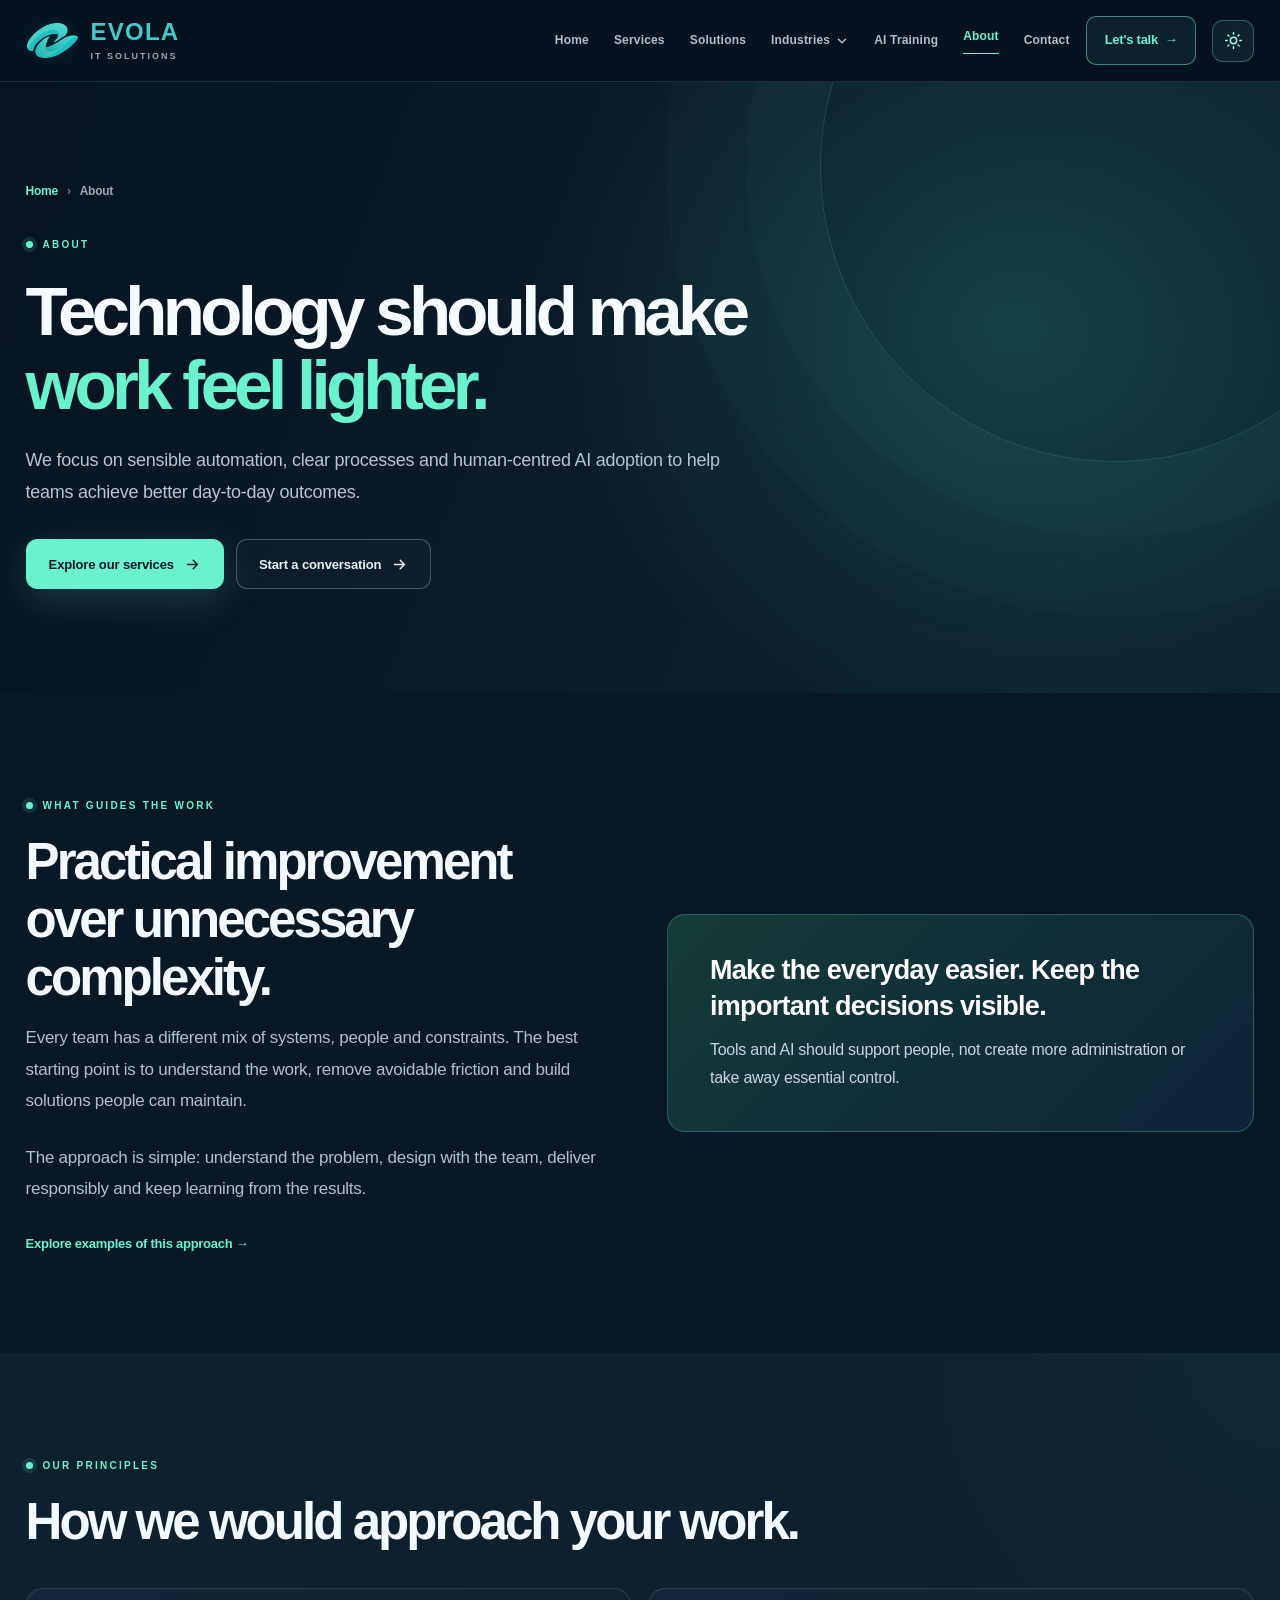
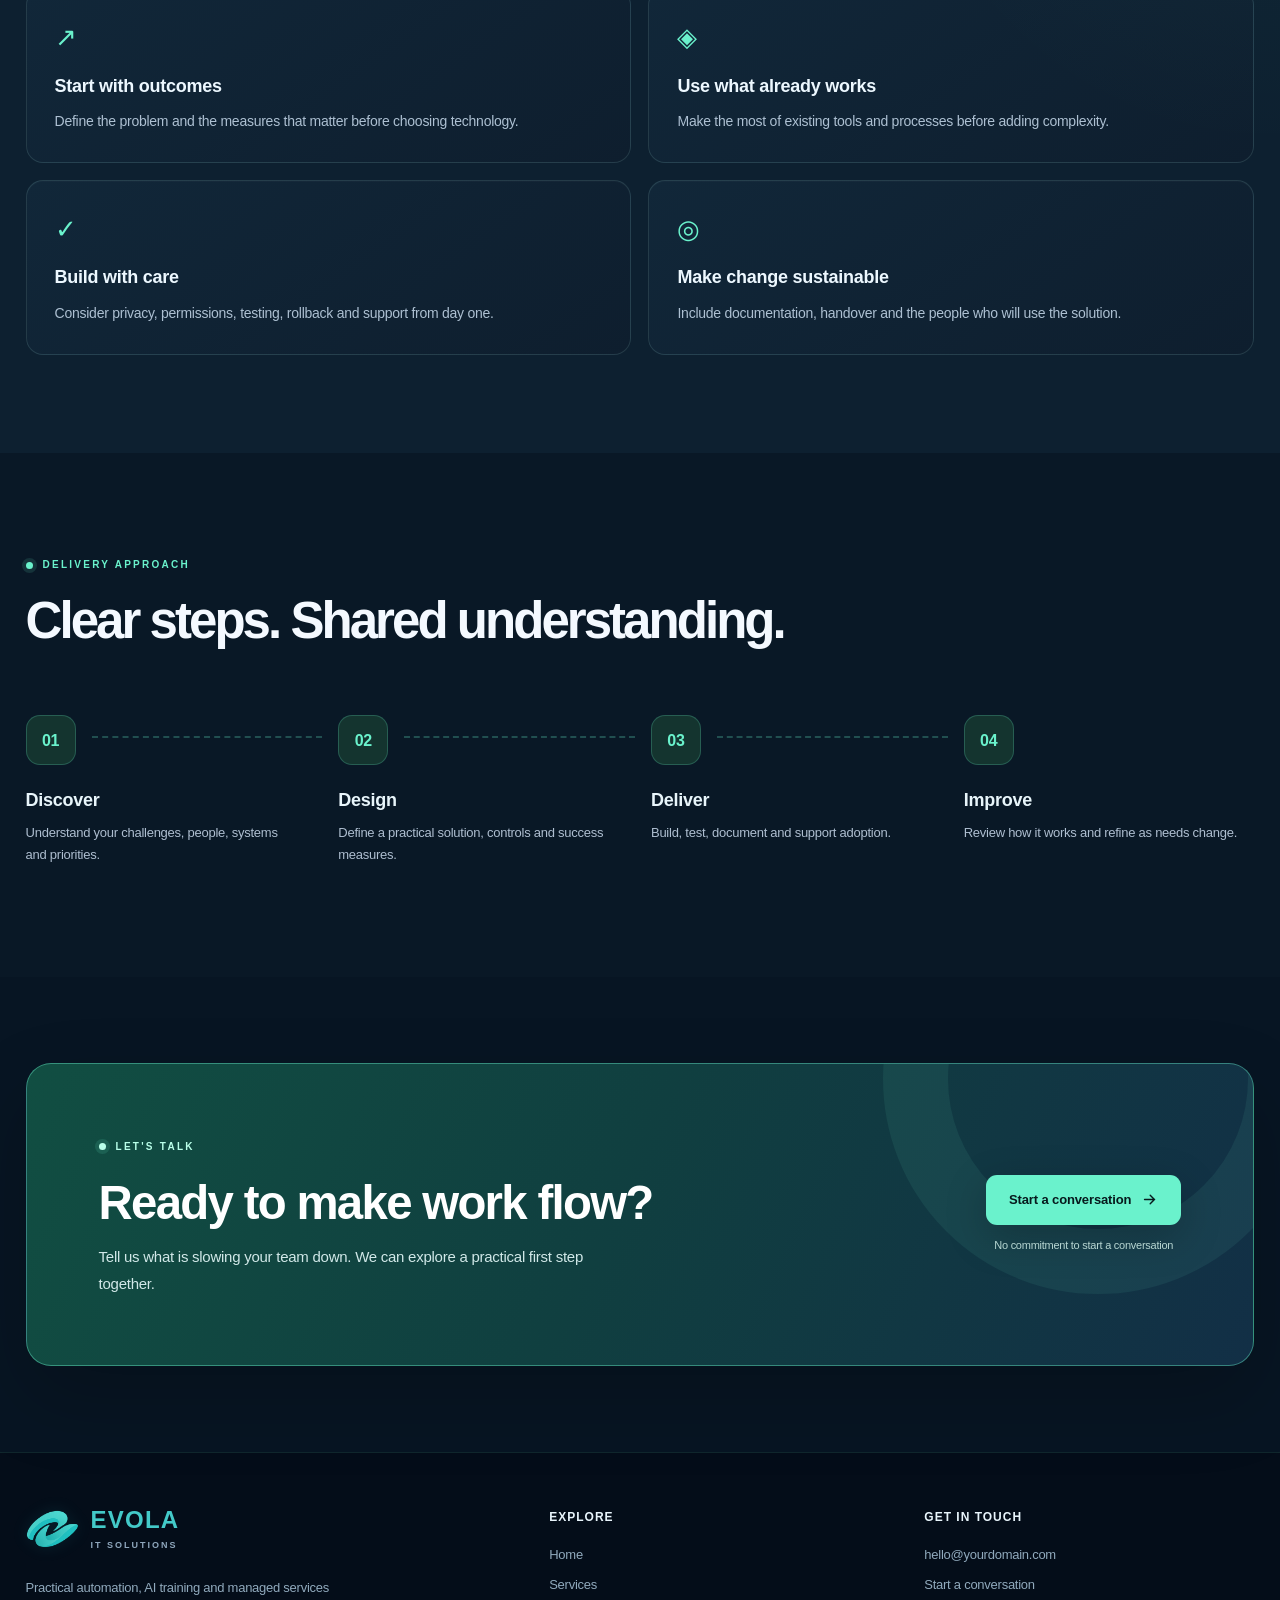
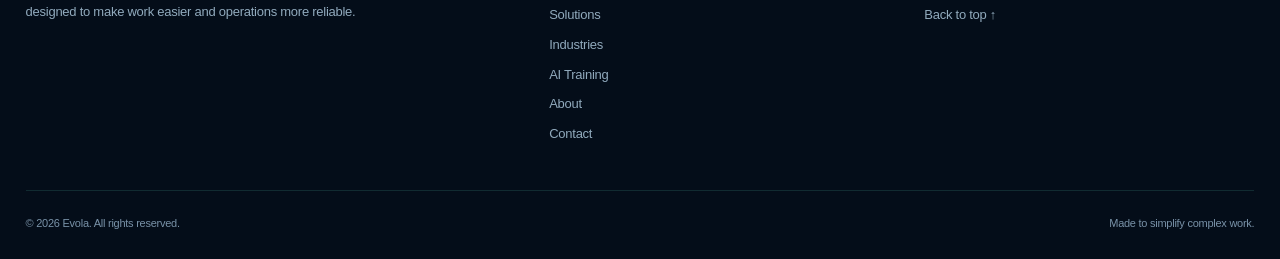
==== about.html @ 60d14c5d "Add files via upload" ====
<!DOCTYPE html><html lang="en"><head><script>
/* Read the saved theme before CSS paints to avoid a flash on navigation. */
(function () {
  var theme = 'dark';
  try { if (window.localStorage.getItem('evola-theme') === 'light') theme = 'light'; } catch (_) {}
  document.documentElement.setAttribute('data-theme', theme);
})();
</script>
<meta charset="UTF-8"><meta name="viewport" content="width=device-width, initial-scale=1.0">
<meta name="theme-color" content="#071523"><meta name="description" content="Our approach to practical workflow automation, project delivery, responsible AI and managed services.">
<meta property="og:type" content="website"><meta property="og:site_name" content="Evola"><meta property="og:title" content="About | Evola"><meta property="og:description" content="Our approach to practical workflow automation, project delivery, responsible AI and managed services.">
<title>About | Evola</title>
<link rel="icon" type="image/png" href="evola-symbol.png"/>
<link rel="stylesheet" href="styles.css"><link rel="stylesheet" href="premium.css"><link rel="stylesheet" href="theme.css"><link rel="stylesheet" href="usecases.css"><link rel="stylesheet" href="evola.css?v=2"/>
<link rel="stylesheet" href="industry-menu.css?v=3"/>
<link rel="stylesheet" href="experience.css?v=1"/>
<link rel="stylesheet" href="fullwidth.css?v=1"/>
</head><body><a class="skip-link" href="#main">Skip to content</a>
<header class="site-header" id="top"><div class="container nav-inner">
<a class="brand" href="index.html" aria-label="Evola home">
      <img class="evola-symbol" src="evola-symbol.png" alt="" width="385" height="273"/>
      <span><span class="brand-name">Evola</span><span class="brand-label">IT Solutions</span></span></a>
<nav class="nav-links" id="main-nav" aria-label="Main navigation"><a href="index.html">Home</a>
<a href="services.html">Services</a>
<a href="solutions.html">Solutions</a>
<div class="industry-dropdown">
<button type="button" class="industry-trigger" aria-expanded="false" aria-controls="industry-menu">Industries <svg viewBox="0 0 16 16" width="14" height="14" fill="none" stroke="currentColor" stroke-width="1.7" stroke-linecap="round" stroke-linejoin="round" aria-hidden="true"><path d="m4 6 4 4 4-4"/></svg></button>
<div class="industry-menu" id="industry-menu" hidden>
<span class="industry-menu-label">EXPLORE BY INDUSTRY</span>
<a href="use-cases.html?industry=finance#browse-usecases" data-industry-link="finance"><svg class="industry-icon" viewBox="0 0 24 24" fill="none" stroke="currentColor" stroke-width="1.6" stroke-linecap="round" stroke-linejoin="round" aria-hidden="true"><rect x="3" y="5" width="18" height="14" rx="2"/><path d="M3 10h18m-5 5h2"/></svg><span class="industry-item-text"><strong>Finance</strong><small>Invoices, approvals and reporting</small></span></a>
<a href="use-cases.html?industry=assets#browse-usecases" data-industry-link="assets"><svg class="industry-icon" viewBox="0 0 24 24" fill="none" stroke="currentColor" stroke-width="1.6" stroke-linecap="round" stroke-linejoin="round" aria-hidden="true"><path d="m12 3 9 5v9l-9 5-9-5V8l9-5Zm0 9 9-4M12 12 3 8m9 4v10"/></svg><span class="industry-item-text"><strong>Asset Management</strong><small>Equipment, inventory and maintenance</small></span></a>
<a href="use-cases.html?industry=retail#browse-usecases" data-industry-link="retail"><svg class="industry-icon" viewBox="0 0 24 24" fill="none" stroke="currentColor" stroke-width="1.6" stroke-linecap="round" stroke-linejoin="round" aria-hidden="true"><path d="M4 8h16l1 13H3L4 8Zm4 0V6a4 4 0 0 1 8 0v2"/></svg><span class="industry-item-text"><strong>Retail</strong><small>Stock, orders and customer enquiries</small></span></a>
<a href="use-cases.html?industry=councils#browse-usecases" data-industry-link="councils"><svg class="industry-icon" viewBox="0 0 24 24" fill="none" stroke="currentColor" stroke-width="1.6" stroke-linecap="round" stroke-linejoin="round" aria-hidden="true"><path d="m3 9 9-6 9 6H3Zm2 2v7m5-7v7m4-7v7m5-7v7M3 21h18"/></svg><span class="industry-item-text"><strong>Councils</strong><small>Resident requests and permits</small></span></a>
<a href="use-cases.html?industry=schools#browse-usecases" data-industry-link="schools"><svg class="industry-icon" viewBox="0 0 24 24" fill="none" stroke="currentColor" stroke-width="1.6" stroke-linecap="round" stroke-linejoin="round" aria-hidden="true"><path d="m2 9 10-5 10 5-10 5-10-5Zm4 2v6c4 3 8 3 12 0v-6m4-2v8"/></svg><span class="industry-item-text"><strong>Schools</strong><small>Enrolments and everyday administration</small></span></a>
<a href="use-cases.html?industry=tradies#browse-usecases" data-industry-link="tradies"><svg class="industry-icon" viewBox="0 0 24 24" fill="none" stroke="currentColor" stroke-width="1.6" stroke-linecap="round" stroke-linejoin="round" aria-hidden="true"><path d="M14 6a5 5 0 0 0-7 6L3 16a3 3 0 0 0 4 4l5-5a5 5 0 0 0 6-7l-4 4-3-3 3-3Z"/></svg><span class="industry-item-text"><strong>Tradies</strong><small>Quotes, scheduling and invoicing</small></span></a>
<a href="use-cases.html?industry=healthcare#browse-usecases" data-industry-link="healthcare"><svg class="industry-icon" viewBox="0 0 24 24" fill="none" stroke="currentColor" stroke-width="1.6" stroke-linecap="round" stroke-linejoin="round" aria-hidden="true"><path d="M20.8 8.5c0 4-8.8 10-8.8 10s-8.8-6-8.8-10a4.8 4.8 0 0 1 8.8-2.6 4.8 4.8 0 0 1 8.8 2.6Z"/><path d="M5 12h4l2-3 2 6 2-3h4"/></svg><span class="industry-item-text"><strong>Healthcare</strong><small>Appointments and non-clinical administration</small></span></a>
<a class="industry-all" href="use-cases.html#browse-usecases" data-industry-link="all">View all industries <span aria-hidden="true">&#8599;</span></a>
</div></div>
<a href="ai-training.html">AI Training</a>
<a href="about.html" aria-current="page">About</a>
<a href="contact.html">Contact</a></nav>
<a class="nav-cta" href="contact.html">Let's talk&nbsp; →</a>
<button class="theme-toggle" type="button" aria-label="Switch to light mode" title="Switch to light mode">
  <svg class="theme-sun" viewBox="0 0 24 24" fill="none" stroke="currentColor" stroke-width="1.8" stroke-linecap="round" stroke-linejoin="round" aria-hidden="true"><circle cx="12" cy="12" r="4"/><path d="M12 2v2m0 16v2M4.93 4.93l1.42 1.42m11.3 11.3 1.42 1.42M2 12h2m16 0h2M4.93 19.07l1.42-1.42m11.3-11.3 1.42-1.42"/></svg>
  <svg class="theme-moon" viewBox="0 0 24 24" fill="none" stroke="currentColor" stroke-width="1.8" stroke-linecap="round" stroke-linejoin="round" aria-hidden="true"><path d="M20.9 13A9 9 0 0 1 11 3.1a9 9 0 1 0 9.9 9.9Z"/></svg>
  <span class="theme-toggle-text">Light mode</span>
</button>
<button class="nav-toggle" type="button" aria-controls="main-nav" aria-expanded="false" aria-label="Open navigation menu"><svg viewBox="0 0 24 24" fill="none" stroke="currentColor" stroke-width="2" stroke-linecap="round"><path d="M4 7h16M4 12h16M4 17h16"/></svg></button>
</div></header><main id="main"><section class="page-hero"><div class="container"><div class="breadcrumb"><a href="index.html">Home</a><span>›</span>About</div>
<span class="eyebrow">About</span><h1>Technology should make<br><span class="accent">work feel lighter.</span></h1><p>We focus on sensible automation, clear processes and human-centred AI adoption to help teams achieve better day-to-day outcomes.</p><div class="hero-actions"><a class="btn btn-mint" href="services.html">Explore our services <svg viewBox="0 0 24 24" fill="none" stroke="currentColor" stroke-width="2" stroke-linecap="round" aria-hidden="true"><path d="M5 12h14m-6-6 6 6-6 6"/></svg></a><a class="btn btn-outline" href="contact.html">Start a conversation <svg viewBox="0 0 24 24" fill="none" stroke="currentColor" stroke-width="2" stroke-linecap="round" aria-hidden="true"><path d="M5 12h14m-6-6 6 6-6 6"/></svg></a></div></div></section>
<section class="content-section"><div class="container panel-grid"><div><span class="eyebrow">What guides the work</span><h2 class="section-heading">Practical improvement over unnecessary complexity.</h2><p class="text-lead">Every team has a different mix of systems, people and constraints. The best starting point is to understand the work, remove avoidable friction and build solutions people can maintain.</p>
<p class="text-lead">The approach is simple: understand the problem, design with the team, deliver responsibly and keep learning from the results.</p><a class="arrow-link" href="solutions.html">Explore examples of this approach →</a></div>
<div class="quote-card"><h3>Make the everyday easier. Keep the important decisions visible.</h3><p>Tools and AI should support people, not create more administration or take away essential control.</p></div></div></section>
<section class="content-section alt"><div class="container"><span class="eyebrow">Our principles</span><h2 class="section-heading">How we would approach your work.</h2><div class="principles-grid">
<div class="principle"><span class="symbol">↗</span><h3>Start with outcomes</h3><p>Define the problem and the measures that matter before choosing technology.</p></div>
<div class="principle"><span class="symbol">◈</span><h3>Use what already works</h3><p>Make the most of existing tools and processes before adding complexity.</p></div>
<div class="principle"><span class="symbol">✓</span><h3>Build with care</h3><p>Consider privacy, permissions, testing, rollback and support from day one.</p></div>
<div class="principle"><span class="symbol">◎</span><h3>Make change sustainable</h3><p>Include documentation, handover and the people who will use the solution.</p></div></div></div></section>
<section class="content-section"><div class="container"><span class="eyebrow">Delivery approach</span><h2 class="section-heading">Clear steps. Shared understanding.</h2><div class="process-steps">
<div class="process-step"><span class="step-number">01</span><h3>Discover</h3><p>Understand your challenges, people, systems and priorities.</p></div>
<div class="process-step"><span class="step-number">02</span><h3>Design</h3><p>Define a practical solution, controls and success measures.</p></div>
<div class="process-step"><span class="step-number">03</span><h3>Deliver</h3><p>Build, test, document and support adoption.</p></div>
<div class="process-step"><span class="step-number">04</span><h3>Improve</h3><p>Review how it works and refine as needs change.</p></div></div></div></section><section class="contact-section"><div class="container"><div class="contact-card"><div><span class="eyebrow">Let's talk</span>
<h2>Ready to make work flow?</h2><p>Tell us what is slowing your team down. We can explore a practical first step together.</p></div><div class="contact-action"><a class="btn" href="contact.html">Start a conversation <svg viewBox="0 0 24 24" fill="none" stroke="currentColor" stroke-width="2" stroke-linecap="round" aria-hidden="true"><path d="M5 12h14m-6-6 6 6-6 6"/></svg></a><span>No commitment to start a conversation</span></div></div></div></section></main><footer class="site-footer"><div class="container">
<div class="footer-grid"><div><a class="brand" href="index.html" aria-label="Evola home">
      <img class="evola-symbol" src="evola-symbol.png" alt="" width="385" height="273"/>
      <span><span class="brand-name">Evola</span><span class="brand-label">IT Solutions</span></span></a><p class="footer-description">Practical automation, AI training and managed services designed to make work easier and operations more reliable.</p></div>
<div><h3 class="footer-heading">Explore</h3><div class="footer-list"><a href="index.html">Home</a><a href="services.html">Services</a><a href="solutions.html">Solutions</a>
<a href="use-cases.html">Industries</a><a href="ai-training.html">AI Training</a><a href="about.html">About</a><a href="contact.html">Contact</a></div></div>
<div><h3 class="footer-heading">Get in touch</h3><div class="footer-list"><a href="mailto:hello@yourdomain.com">hello@yourdomain.com</a><a href="contact.html">Start a conversation</a><a href="#top">Back to top ↑</a></div></div></div>
<div class="footer-bottom"><span>© <span class="js-year">2026</span> Evola. All rights reserved.</span><span>Made to simplify complex work.</span></div>
</div></footer><script src="script.js?v=4" defer></script></body></html>
---- styles.css ----
:root {
      --navy: #111b33;
      --navy-deep: #0d1428;
      --ink: #17213c;
      --text: #4c5972;
      --muted: #728096;
      --bg: #f7f9fc;
      --white: #ffffff;
      --line: #e2e7ef;
      --blue: #496cf4;
      --blue-light: #edf1ff;
      --mint: #89f4d0;
      --mint-dark: #11795e;
      --amber: #ffc487;
      --shadow: 0 16px 50px rgba(25, 40, 79, 0.06);
      --radius: 22px;
      --max-width: 1180px;
    }

    *, *::before, *::after { box-sizing: border-box; }
    html { scroll-behavior: smooth; scroll-padding-top: 90px; }
    body { margin: 0; color: var(--ink); background: var(--white); font: 16px/1.6 -apple-system, BlinkMacSystemFont, "Segoe UI", Inter, sans-serif; -webkit-font-smoothing: antialiased; }
    body.menu-open { overflow: hidden; }
    a { color: inherit; text-decoration: none; }
    button { font: inherit; }
    button, a { -webkit-tap-highlight-color: transparent; }
    :focus-visible { outline: 3px solid #6b8aff; outline-offset: 4px; }
    ::selection { background: #b4f7e1; color: var(--navy); }
    .container { max-width: var(--max-width); margin: 0 auto; padding: 0 26px; }
    .skip-link { position: absolute; top: -100px; left: 16px; background: white; padding: 12px 18px; z-index: 1000; border-radius: 9px; }
    .skip-link:focus { top: 12px; }

    /* Header */
    .site-header { height: 86px; position: relative; z-index: 20; background: var(--white); border-bottom: 1px solid rgba(17, 27, 51, .07); }
    .nav-inner { display: flex; align-items: center; justify-content: space-between; height: 100%; gap: 30px; }
    .brand { display: inline-flex; align-items: center; gap: 11px; flex-shrink: 0; }
    .brand-mark { width: 41px; height: 41px; background: var(--navy); border-radius: 12px; display: grid; grid-template-columns: repeat(2, 9px); grid-template-rows: repeat(2, 9px); align-content: center; justify-content: center; gap: 4px; transform: rotate(-8deg); }
    .brand-mark span { background: var(--mint); border-radius: 2px; }
    .brand-mark span:nth-child(2), .brand-mark span:nth-child(3) { opacity: .45; }
    .brand-mark span:nth-child(4) { background: white; }
    .brand-name { color: var(--navy); font-size: 18px; font-weight: 850; letter-spacing: -.7px; line-height: 1; white-space: nowrap; }
    .brand-accent { color: #3961dc; }
    .brand-label { display: block; margin-top: 5px; font-size: 9px; line-height: 1; color: #7c8799; letter-spacing: 2px; text-transform: uppercase; font-weight: 800; }
    .nav-links { display: flex; gap: 30px; align-items: center; margin-left: auto; }
    .nav-links a { color: #4b5770; font-size: 13px; font-weight: 700; transition: color .2s; }
    .nav-links a:hover { color: var(--blue); }
    .nav-cta { display: inline-flex; background: var(--navy); color: white; align-items: center; justify-content: center; padding: 12px 20px; border-radius: 9px; font-weight: 750; font-size: 13px; transition: background .2s, transform .2s; white-space: nowrap; }
    .nav-cta:hover { background: #2e4483; transform: translateY(-1px); }
    .nav-toggle { display: none; background: none; border: 0; color: var(--navy); padding: 8px; cursor: pointer; }
    .nav-toggle svg { display: block; width: 25px; height: 25px; }

    /* Common */
    .eyebrow { display: inline-flex; align-items: center; gap: 10px; color: var(--blue); font-size: 11px; font-weight: 800; letter-spacing: 2.2px; text-transform: uppercase; }
    .eyebrow::before { content: ""; display: inline-block; height: 7px; width: 7px; border-radius: 50%; background: currentColor; }
    .section-heading { max-width: 700px; margin: 16px 0 15px; font-size: clamp(32px, 4vw, 51px); font-weight: 800; letter-spacing: -2.2px; line-height: 1.14; color: var(--navy); }
    .section-intro { max-width: 680px; margin: 0; color: var(--text); font-size: 17px; line-height: 1.8; }
    .section-top { margin-bottom: 38px; }
    .btn { display: inline-flex; align-items: center; justify-content: center; gap: 10px; padding: 14px 22px; min-height: 50px; border: 1px solid transparent; border-radius: 10px; font-size: 13px; font-weight: 800; line-height: 1.2; transition: transform .2s, background .2s, box-shadow .2s; white-space: nowrap; }
    .btn:hover { transform: translateY(-2px); }
    .btn svg { width: 17px; height: 17px; }
    .btn-mint { background: var(--mint); color: var(--navy); box-shadow: 0 8px 25px rgba(137, 244, 208, .12); }
    .btn-mint:hover { background: #a5ffe0; }
    .btn-blue { background: var(--blue); color: white; }
    .btn-blue:hover { background: #3056dd; }
    .btn-outline { border-color: rgba(255,255,255,.32); color: #fff; background: rgba(255,255,255,.04); }
    .btn-outline:hover { background: rgba(255,255,255,.10); }
    .arrow-link { display: inline-flex; align-items: center; gap: 8px; color: var(--blue); font-size: 13px; font-weight: 800; }
    .arrow-link svg { width: 16px; height: 16px; transition: transform .2s; }
    .arrow-link:hover svg { transform: translateX(4px); }

    /* Hero */
    .hero { background: var(--navy); color: white; position: relative; overflow: hidden; isolation: isolate; }
    .hero::before { content: ""; position: absolute; inset: 0; z-index: -2; background: radial-gradient(ellipse at 78% 45%, rgba(78, 103, 203, .28), transparent 52%), radial-gradient(circle at 8% 100%, rgba(45, 130, 123, .15), transparent 48%); }
    .hero::after { content: ""; position: absolute; right: -160px; bottom: -295px; width: 600px; height: 600px; border: 1px solid rgba(255,255,255,.075); border-radius: 50%; box-shadow: 0 0 0 80px rgba(255,255,255,.012), 0 0 0 160px rgba(255,255,255,.012); z-index: -1; }
    .hero-grid { min-height: 610px; display: grid; grid-template-columns: 1.06fr .94fr; align-items: center; gap: 58px; padding-top: 76px; padding-bottom: 84px; }
    .hero .eyebrow { color: var(--mint); }
    h1 { font-size: clamp(43px, 5.6vw, 76px); line-height: 1.07; letter-spacing: -3.4px; margin: 22px 0 24px; font-weight: 850; }
    h1 .accent { color: var(--mint); }
    .hero-copy { max-width: 560px; color: #b9c6db; font-size: 17px; line-height: 1.8; margin: 0 0 30px; }
    .hero-actions { display: flex; align-items: center; gap: 12px; flex-wrap: wrap; }
    .hero-note { margin-top: 36px; display: flex; align-items: center; gap: 12px; font-size: 12px; font-weight: 600; color: #bcc9de; }
    .avatar-stack { display: flex; }
    .avatar-stack span { margin-right: -8px; border: 2px solid var(--navy); background: #4e638c; color: white; width: 27px; height: 27px; border-radius: 50%; display: grid; place-items: center; }
    .avatar-stack span:nth-child(2) { background: #438f87; }
    .avatar-stack span:nth-child(3) { background: #977a9c; }
    .avatar-stack svg { width: 14px; height: 14px; }
    .hero-demo { position: relative; }
    .demo-shell { width: 100%; max-width: 488px; margin-left: auto; padding: 20px; border: 1px solid rgba(255,255,255,.20); border-radius: 22px; background: rgba(255,255,255,.09); box-shadow: 0 40px 100px rgba(0,0,0,.24); backdrop-filter: blur(12px); transform: rotate(1.4deg); }
    .demo-header { display: flex; justify-content: space-between; align-items: center; gap: 10px; margin-bottom: 14px; }
    .demo-header strong { color: white; font-size: 13px; }
    .demo-header small { display: block; color: #bac6da; font-size: 11px; margin-top: 2px; }
    .demo-dots { display: flex; gap: 5px; }
    .demo-dots span { width: 6px; height: 6px; background: #8fa3c7; border-radius: 50%; }
    .demo-dots span:first-child { background: var(--mint); }
    .demo-content { padding: 19px; border-radius: 13px; background: #f7f9ff; color: var(--ink); }
    .demo-content-title { display: flex; align-items: center; justify-content: space-between; gap: 10px; margin-bottom: 15px; }
    .demo-content-title strong { font-size: 11px; text-transform: uppercase; letter-spacing: 1.2px; }
    .demo-content-title span { color: #45715c; border-radius: 5px; background: #e0f7ed; padding: 3px 8px; font-size: 9px; font-weight: 800; }
    .demo-flow { display: grid; grid-template-columns: 1fr 17px 1fr; align-items: center; row-gap: 9px; column-gap: 8px; }
    .flow-card { min-height: 81px; padding: 12px; background: white; border: 1px solid #e3e8f2; border-radius: 10px; box-shadow: 0 3px 8px rgba(14,24,47,.03); }
    .flow-card .flow-icon { display: inline-flex; width: 24px; height: 24px; align-items: center; justify-content: center; border-radius: 6px; background: #e9edff; color: var(--blue); margin-bottom: 5px; }
    .flow-card .flow-icon.green { background: #ddf6eb; color: #16785b; }
    .flow-card .flow-icon.orange { background: #fff0df; color: #af6525; }
    .flow-card svg { height: 13px; width: 13px; }
    .flow-card strong { display: block; font-size: 11px; color: var(--navy); }
    .flow-card small { display: block; color: #718097; font-size: 9px; line-height: 1.4; margin-top: 1px; }
    .flow-arrow { color: #8292b0; font-weight: 800; text-align: center; font-size: 18px; }
    .flow-down { grid-column: 1 / -1; text-align: center; height: 13px; color: #8292b0; font-weight: 800; line-height: 1; font-size: 14px; }
    .demo-footer { display: flex; justify-content: space-between; align-items: center; gap: 6px; margin-top: 15px; border-top: 1px solid #e6ebf3; padding-top: 12px; }
    .demo-footer span { color: #65738b; font-size: 10px; }
    .demo-footer strong { color: #16785b; font-size: 10px; }
    .demo-footer strong::before { content: ""; display: inline-block; width: 6px; height: 6px; border-radius: 50%; background: #36aa7a; margin-right: 6px; }
    .demo-float { position: absolute; right: -22px; bottom: -28px; background: var(--mint); color: #103d35; border-radius: 12px; padding: 13px 17px; font-size: 11px; font-weight: 850; box-shadow: 0 16px 35px rgba(0,0,0,.18); transform: rotate(-4deg); }
    .demo-float svg { width: 13px; height: 13px; margin-right: 5px; vertical-align: -2px; }

    /* Value strip */
    .value-strip { background: #eef2f8; border-bottom: 1px solid var(--line); }
    .value-inner { display: flex; flex-wrap: wrap; align-items: center; justify-content: space-between; padding-top: 25px; padding-bottom: 25px; gap: 18px 25px; }
    .value-intro { font-size: 11px; text-transform: uppercase; letter-spacing: 1.6px; font-weight: 800; color: #6e7a90; }
    .value-item { display: inline-flex; gap: 9px; align-items: center; font-size: 13px; font-weight: 800; color: #394760; }
    .value-item svg { height: 17px; width: 17px; color: #4179d6; }

    /* Services */
    .services { padding: 108px 0 114px; background: #fff; }
    .services-grid { display: grid; grid-template-columns: repeat(3, minmax(0, 1fr)); gap: 18px; }
    .service-card { position: relative; padding: 30px; min-height: 292px; border: 1px solid var(--line); border-radius: var(--radius); background: white; transition: border-color .25s, transform .25s, box-shadow .25s; }
    .service-card:hover { border-color: #bdc9f7; transform: translateY(-4px); box-shadow: var(--shadow); }
    .service-card .service-top { display: flex; justify-content: space-between; align-items: start; gap: 12px; }
    .service-icon { width: 54px; height: 54px; display: grid; place-items: center; background: #eef0ff; color: #4260db; border-radius: 14px; }
    .service-icon.green { background: #e5f7ef; color: #16785b; }
    .service-icon.amber { background: #fff1df; color: #ae6618; }
    .service-icon.pink { background: #f9edfb; color: #9562af; }
    .service-icon.sky { background: #e7f5fc; color: #377dba; }
    .service-icon.peach { background: #ffeee7; color: #c36b4a; }
    .service-icon svg { width: 26px; height: 26px; }
    .service-num { color: #aab5c7; font-size: 11px; font-weight: 800; letter-spacing: 1px; }
    .service-card h3 { margin: 25px 0 10px; font-size: 20px; line-height: 1.25; letter-spacing: -.5px; color: var(--navy); }
    .service-card p { margin: 0; color: var(--text); line-height: 1.75; font-size: 14px; }
    .tags { display: flex; gap: 7px; flex-wrap: wrap; margin-top: 20px; }
    .tags span { font-size: 10px; color: #637087; border: 1px solid #e4e9f1; border-radius: 6px; padding: 4px 7px; background: #f9fafd; font-weight: 700; }

    /* Outcome comparison */
    .outcomes { background: var(--bg); padding: 104px 0; }
    .outcomes-grid { display: grid; grid-template-columns: .9fr 1.1fr; gap: 90px; align-items: center; }
    .outcomes .section-heading { font-size: clamp(33px, 3.6vw, 47px); }
    .outcomes-list { margin-top: 27px; display: grid; gap: 16px; }
    .outcomes-list div { display: flex; align-items: start; gap: 10px; font-weight: 650; font-size: 14px; color: #45516a; }
    .outcomes-list svg { color: var(--mint-dark); flex: 0 0 auto; height: 18px; width: 18px; margin-top: 2px; }
    .comparison { display: grid; gap: 14px; }
    .comparison-col { padding: 25px 29px; background: #fff; border: 1px solid var(--line); border-radius: 18px; box-shadow: 0 8px 35px rgba(25,40,79,.025); }
    .comparison-col.highlight { background: var(--navy); border-color: var(--navy); box-shadow: 0 20px 45px rgba(17,27,51,.12); }
    .comparison-heading { display: flex; justify-content: space-between; align-items: center; gap: 9px; }
    .comparison-heading strong { font-size: 14px; }
    .comparison-heading span { font-size: 10px; font-weight: 800; border-radius: 20px; background: #f2f4f8; color: #8793a7; padding: 4px 10px; }
    .comparison-col.highlight .comparison-heading strong { color: white; }
    .comparison-col.highlight .comparison-heading span { background: rgba(137,244,208,.14); color: var(--mint); }
    .comparison-items { display: grid; gap: 10px; margin-top: 17px; }
    .comparison-items div { display: flex; gap: 9px; align-items: start; font-size: 13px; color: #667187; }
    .comparison-items svg { width: 16px; height: 16px; color: #aab5c2; flex: 0 0 auto; margin-top: 2px; }
    .comparison-col.highlight .comparison-items div { color: #c8d3e5; }
    .comparison-col.highlight .comparison-items svg { color: var(--mint); }

    /* How we work */
    .process { padding: 106px 0 116px; }
    .process-steps { display: grid; grid-template-columns: repeat(4, 1fr); gap: 22px; margin-top: 43px; }
    .process-step { position: relative; padding: 22px 16px 12px 0; }
    .process-step:not(:last-child)::after { content: ""; position: absolute; top: 43px; left: 66px; right: -6px; height: 1px; border-top: 2px dashed #d9e1eb; }
    .step-number { display: grid; place-items: center; width: 50px; height: 50px; border-radius: 14px; background: #eaf0ff; color: #3d60dc; font-size: 16px; font-weight: 850; position: relative; z-index: 1; }
    .process-step:nth-child(2) .step-number { background: #e9f8ef; color: #167a5d; }
    .process-step:nth-child(3) .step-number { background: #fff0df; color: #b36722; }
    .process-step:nth-child(4) .step-number { background: #f1ebfb; color: #825dc0; }
    .process-step h3 { margin: 23px 0 8px; font-size: 18px; line-height: 1.4; }
    .process-step p { color: var(--text); font-size: 13px; line-height: 1.75; margin: 0; }
    .engagement-band { display: flex; justify-content: space-between; align-items: center; gap: 30px; padding: 27px 33px; margin-top: 45px; background: #f3f6fc; border: 1px solid var(--line); border-radius: 15px; }
    .engagement-band div strong { display: block; font-size: 15px; color: var(--navy); }
    .engagement-band div span { display: block; font-size: 12px; color: var(--text); margin-top: 4px; }

    /* Use cases */
    .use-cases { padding: 104px 0 112px; background: #101a32; color: white; }
    .use-cases .eyebrow { color: var(--mint); }
    .use-cases .section-heading { color: white; }
    .use-cases .section-intro { color: #b9c8df; }
    .usecase-grid { margin-top: 42px; display: grid; grid-template-columns: repeat(3, minmax(0, 1fr)); gap: 16px; }
    .usecase-card { padding: 29px; background: rgba(255,255,255,.045); border: 1px solid rgba(255,255,255,.13); border-radius: 17px; min-height: 243px; }
    .usecase-card .symbol { display: grid; place-items: center; width: 46px; height: 46px; border-radius: 12px; background: rgba(137,244,208,.12); color: var(--mint); }
    .usecase-card .symbol svg { width: 23px; height: 23px; }
    .usecase-card h3 { color: white; font-size: 19px; line-height: 1.35; margin: 21px 0 9px; }
    .usecase-card p { color: #b9c8df; font-size: 13px; line-height: 1.8; margin: 0; }
    .use-cases-quote { display: flex; align-items: center; gap: 13px; margin-top: 31px; color: #d5e0f0; font-size: 13px; font-weight: 600; }
    .use-cases-quote span { width: 32px; height: 1px; background: var(--mint); }

    /* FAQ */
    .faq { padding: 105px 0; background: white; }
    .faq-layout { display: grid; grid-template-columns: .85fr 1.15fr; gap: 90px; }
    .faq-layout .section-heading { font-size: clamp(32px, 3.6vw, 46px); }
    .faq-items { display: grid; gap: 11px; }
    .faq-item { border: 1px solid var(--line); border-radius: 13px; padding: 0 21px; background: #fff; }
    .faq-item[open] { border-color: #b9c9f8; background: #fcfdff; }
    .faq-item summary { font-size: 14px; color: var(--navy); font-weight: 750; cursor: pointer; padding: 19px 32px 19px 0; list-style: none; position: relative; }
    .faq-item summary::-webkit-details-marker { display: none; }
    .faq-item summary::after { content: "+"; position: absolute; right: 0; top: 15px; color: var(--blue); font-size: 22px; font-weight: 400; }
    .faq-item[open] summary::after { content: "-"; }
    .faq-item p { color: var(--text); font-size: 13px; margin: 0; padding: 0 25px 19px 0; line-height: 1.8; }

    /* Contact */
    .contact-section { background: #f3f6fc; padding: 86px 0; }
    .contact-card { background: var(--blue); color: white; padding: 68px 72px; border-radius: 25px; display: flex; justify-content: space-between; align-items: center; gap: 44px; overflow: hidden; position: relative; isolation: isolate; }
    .contact-card::before { content: ""; position: absolute; z-index: -1; height: 430px; width: 430px; top: -200px; right: -60px; border-radius: 50%; border: 65px solid rgba(255,255,255,.075); }
    .contact-card .eyebrow { color: #d9fbed; }
    .contact-card h2 { font-size: clamp(32px, 3.7vw, 51px); letter-spacing: -1.7px; line-height: 1.15; margin: 18px 0 13px; max-width: 630px; }
    .contact-card p { color: #e2e9ff; line-height: 1.8; font-size: 15px; max-width: 540px; margin: 0; }
    .contact-action { display: flex; flex-direction: column; align-items: center; gap: 12px; flex: 0 0 auto; }
    .contact-action a { background: white; color: var(--navy); box-shadow: 0 15px 35px rgba(17,27,51,.1); }
    .contact-action a:hover { background: #e9ffee; }
    .contact-action span { color: #dae6ff; font-size: 11px; }

    /* Footer */
    .site-footer { background: #10182d; color: #aabbd2; padding: 55px 0 26px; }
    .footer-grid { display: grid; grid-template-columns: 1.45fr 1fr 1fr; gap: 45px; padding-bottom: 45px; }
    .site-footer .brand-name { color: white; }
    .site-footer .brand-accent { color: var(--mint); }
    .site-footer .brand-label { color: #7f94ac; }
    .site-footer .brand-mark { background: #213452; }
    .footer-description { font-size: 13px; color: #9cafc9; max-width: 340px; line-height: 1.85; margin-top: 20px; }
    .footer-heading { color: white; font-size: 12px; font-weight: 800; letter-spacing: 1px; text-transform: uppercase; margin: 0 0 18px; }
    .footer-list { display: grid; gap: 9px; }
    .footer-list a { color: #a9bad1; font-size: 13px; transition: color .2s; overflow-wrap: anywhere; }
    .footer-list a:hover { color: var(--mint); }
    .footer-bottom { border-top: 1px solid rgba(255,255,255,.12); padding-top: 24px; display: flex; justify-content: space-between; gap: 12px; flex-wrap: wrap; color: #8192ab; font-size: 11px; }

    @media (max-width: 1050px) {
      .hero-grid { gap: 30px; }
      .demo-float { right: -6px; }
      .outcomes-grid, .faq-layout { gap: 46px; }
      .contact-card { padding: 52px 46px; }
    }
    @media (max-width: 820px) {
      .site-header { height: 72px; }
      .nav-toggle { display: block; margin-left: auto; }
      .nav-cta { display: none; }
      .nav-links { display: none; position: absolute; top: 72px; left: 0; right: 0; padding: 16px 25px 24px; background: white; border-top: 1px solid var(--line); border-bottom: 1px solid var(--line); box-shadow: 0 20px 30px rgba(10,20,40,.08); flex-direction: column; align-items: stretch; gap: 0; }
      .nav-links.open { display: flex; }
      .nav-links a { display: block; padding: 13px 0; font-size: 15px; }
      .hero-grid { grid-template-columns: 1fr; gap: 60px; padding-top: 75px; padding-bottom: 91px; }
      h1 { max-width: 740px; }
      .hero-copy { max-width: 690px; }
      .demo-shell { margin-left: 0; max-width: 520px; }
      .value-inner { justify-content: flex-start; }
      .value-intro { flex-basis: 100%; }
      .services-grid { grid-template-columns: repeat(2, minmax(0, 1fr)); }
      .outcomes-grid, .faq-layout { grid-template-columns: 1fr; gap: 42px; }
      .process-steps { grid-template-columns: repeat(2, 1fr); }
      .process-step:nth-child(2)::after { display: none; }
      .usecase-grid { grid-template-columns: 1fr; }
      .usecase-card { min-height: auto; }
      .contact-card { align-items: flex-start; flex-direction: column; gap: 30px; }
      .contact-action { align-items: flex-start; }
      .footer-grid { grid-template-columns: 1.3fr 1fr; }
    }
    @media (max-width: 580px) {
      .container { padding-left: 20px; padding-right: 20px; }
      .brand-name { font-size: 17px; }
      .brand-mark { width: 38px; height: 38px; }
      .hero-grid { padding-top: 63px; padding-bottom: 79px; gap: 54px; }
      h1 { font-size: clamp(43px, 10vw, 56px); letter-spacing: -2.5px; }
      .hero-copy { font-size: 15px; }
      .hero-actions { align-items: stretch; }
      .hero-actions .btn { flex: 1 1 100%; }
      .hero-note { font-size: 11px; }
      .demo-shell { padding: 10px; border-radius: 17px; transform: none; }
      .demo-content { padding: 13px; }
      .flow-card { min-height: 73px; padding: 8px; }
      .flow-card strong { font-size: 10px; }
      .flow-card small { font-size: 9px; }
      .demo-float { right: -9px; bottom: -24px; padding: 9px 11px; font-size: 10px; }
      .value-inner { gap: 14px 23px; padding-top: 21px; padding-bottom: 22px; }
      .value-item { font-size: 12px; }
      .services, .outcomes, .process, .use-cases, .faq { padding-top: 76px; padding-bottom: 80px; }
      .section-heading { font-size: 35px; letter-spacing: -1.5px; }
      .section-intro { font-size: 15px; }
      .services-grid, .process-steps { grid-template-columns: 1fr; }
      .service-card { min-height: auto; padding: 26px; }
      .process-steps { gap: 7px; }
      .process-step { padding: 0 0 12px 68px; min-height: 117px; }
      .step-number { position: absolute; left: 0; top: 4px; }
      .process-step:not(:last-child)::after { left: 24px; top: 52px; bottom: -10px; right: auto; height: auto; border-top: 0; border-left: 2px dashed #d9e1eb; display: block; }
      .process-step h3 { margin: 5px 0 6px; }
      .engagement-band { align-items: flex-start; flex-direction: column; padding: 25px; }
      .faq-layout { gap: 30px; }
      .contact-section { padding: 55px 0; }
      .contact-card { padding: 39px 26px; border-radius: 19px; }
      .contact-card h2 { font-size: 35px; }
      .footer-grid { grid-template-columns: 1fr 1fr; gap: 35px 20px; }
      .footer-grid > :first-child { grid-column: 1 / -1; }
      .site-footer { padding-top: 49px; }
    }
    @media (prefers-reduced-motion: reduce) {
      html { scroll-behavior: auto; }
      *, *::before, *::after { animation-duration: .01ms !important; transition-duration: .01ms !important; }
    }


/* Multipage site additions */
.nav-links a[aria-current="page"] { color: var(--blue); }
.nav-links a[aria-current="page"]::after { content: ""; display: block; height: 2px; background: var(--blue); border-radius: 2px; margin-top: 5px; }
.page-hero { position: relative; overflow: hidden; background: var(--navy); color: white; padding: 90px 0 93px; }
.page-hero::after { content: ""; width: 500px; height: 500px; border: 1px solid rgba(137,244,208,.15); border-radius: 50%; box-shadow: 0 0 0 80px rgba(255,255,255,.025),0 0 0 160px rgba(255,255,255,.017); position: absolute; right: -110px; top: -230px; pointer-events:none; }
.page-hero .container { position: relative; z-index: 1; }
.page-hero .eyebrow { color: var(--mint); }
.page-hero h1 { font-size: clamp(42px,5.7vw,69px); max-width: 850px; margin: 19px 0 23px; }
.page-hero p { max-width: 715px; font-size: 18px; line-height: 1.75; color: #c1cde0; margin: 0 0 31px; }
.page-hero .hero-actions { margin-top: 8px; }
.breadcrumb { display:flex; align-items:center; gap:9px; color:#aebfda; font-size:12px; font-weight:650; margin-bottom: 29px; }
.breadcrumb a { color:var(--mint); }
.breadcrumb span { opacity:.65; }
.content-section { padding: 98px 0; }
.content-section.alt { background: var(--bg); }
.content-section.dark { background: var(--navy); color:white; }
.content-section.dark .section-heading { color:white; }
.content-section.dark .section-intro { color:#bed0e3; }
.subhead { font-size: clamp(26px,3vw,37px); letter-spacing:-1.2px; line-height:1.2; color:var(--navy); margin:0 0 14px; }
.text-lead { color:var(--text); font-size:17px; line-height:1.85; margin:0 0 25px; }
.section-kicker { margin: 0 0 12px; color:var(--mint-dark); font-size:12px; letter-spacing:1.8px; text-transform:uppercase; font-weight:800; }
.detail-grid { display:grid; grid-template-columns:repeat(3,minmax(0,1fr)); gap:19px; margin-top:36px; }
.detail-card { background:white; border:1px solid var(--line); border-radius:18px; padding:29px; box-shadow: 0 8px 28px rgba(15,32,70,.025); display:flex; flex-direction:column; gap:0; }
.detail-card .number { font-weight:850; font-size:12px; color:var(--blue); letter-spacing:1.5px; }
.detail-card h3 { color:var(--navy); font-size:21px; letter-spacing:-.5px; line-height:1.35; margin:15px 0 11px; }
.detail-card p { font-size:14px; color:var(--text); margin:0; line-height:1.75; }
.detail-card .tags { margin-top:auto; padding-top:20px; }
.detail-card .arrow-link { margin-top:auto; padding-top:23px; }
.panel-grid { display:grid; grid-template-columns: 1fr 1fr; gap:54px; align-items:center; }
.panel-box { border:1px solid var(--line); border-radius:22px; background:white; padding:35px; box-shadow:var(--shadow); }
.panel-box.soft { background:#f1f5ff; }
.panel-box h3 { margin:0 0 10px; font-size:18px; letter-spacing:-.3px; }
.panel-box p { font-size:14px; color:var(--text); line-height:1.75; margin:0; }
.check-list { list-style:none; padding:0; margin:24px 0 0; display:grid; gap:12px; }
.check-list li { color:var(--text); font-size:14px; line-height:1.65; padding-left:28px; position:relative; }
.check-list li::before { content:"✓"; font-size:12px; font-weight:900; color:var(--mint-dark); background:#dcf8ef; width:20px; height:20px; display:grid;place-items:center;border-radius:50%; position:absolute; left:0; top:2px; }
.pill-row { display:flex; flex-wrap:wrap; gap:9px; margin-top:25px; }
.pill { border-radius:100px; background:#edf1ff; color:#3455ac; padding:7px 12px; font-weight:700; font-size:11px; }
.flow-visual { display:grid; grid-template-columns:repeat(4,minmax(0,1fr)); gap:10px; margin-top:37px; }
.flow-step { position:relative; padding:25px 16px; background: white; border-radius:14px; border:1px solid var(--line); }
.flow-step::after { content:"→"; color:var(--blue); font-weight:900; font-size:19px; position:absolute; right:-15px; top:50%; transform:translateY(-50%); z-index:1; }
.flow-step:last-child::after { display:none; }
.flow-step .flow-no { font-size:12px; letter-spacing:1.3px; color:var(--blue); font-weight:850; }
.flow-step h3 { margin:9px 0 5px; font-size:16px; line-height:1.3; }
.flow-step p { font-size:12px; line-height:1.55; margin:0; color:var(--text); }
.split-article { display:grid; grid-template-columns:.88fr 1.12fr; gap:60px; padding:55px 0; border-bottom:1px solid var(--line); }
.split-article:first-child { padding-top:0; }
.split-article:last-child { border-bottom:0; padding-bottom:0; }
.split-article h2 { font-size:clamp(29px,3.3vw,42px);letter-spacing:-1.4px;line-height:1.2;margin:0 0 12px; }
.split-article p { margin:0; color:var(--text); line-height:1.8; }
.bullet-card { padding:22px 25px; background:#fff; border:1px solid var(--line); border-radius:14px; margin-top:12px; }
.bullet-card h3 { margin:0 0 7px; font-size:16px; }
.bullet-card p { font-size:13px; line-height:1.65; }
.track-grid { display:grid; grid-template-columns:repeat(3,minmax(0,1fr)); gap:17px; margin-top:43px; }
.track-card { display:flex; flex-direction:column; border:1px solid var(--line); border-radius:18px; padding:30px; background:white; }
.track-card .topline { display:flex;justify-content:space-between;align-items:center; gap:10px; }
.track-card .track-no { font-size:12px; font-weight:850; letter-spacing:1.2px; color:var(--blue); }
.track-card .level { font-size:11px; font-weight:750; border-radius:30px; padding:7px 11px; background:#e9f8f3; color:#24775e; }
.track-card h3 { margin:22px 0 10px; font-size:23px; color:var(--navy); line-height:1.3; }
.track-card p { color:var(--text); font-size:14px; margin:0 0 16px; line-height:1.75; }
.track-card ul { color:var(--text); margin:0; padding-left:20px; font-size:13px; line-height:1.9; }
.track-card .card-bottom { border-top:1px solid var(--line); margin-top:auto; padding-top:18px; color:var(--navy); font-size:12px; font-weight:750; }
.feature-strip { display:flex; flex-wrap:wrap; gap:13px; margin-top:32px; }
.feature-strip span { border:1px solid #ccdae9; background:#fff; border-radius:10px; padding:13px 16px; font-size:13px; font-weight:700; color:var(--navy); }
.quote-card { background:var(--navy);color:white;border-radius:18px;padding:38px 42px; }
.quote-card h3 { font-size:27px; line-height:1.3; letter-spacing:-.7px; margin:0 0 12px; }
.quote-card p { color:#c8d3e5; margin:0; line-height:1.8; }
.principles-grid { display:grid; grid-template-columns:repeat(2,minmax(0,1fr)); gap:17px; margin-top:37px; }
.principle { background:white; border:1px solid var(--line); border-radius:17px; padding:28px; }
.principle .symbol { font-size:26px; }
.principle h3 { margin:13px 0 9px; font-size:18px; }
.principle p { font-size:14px; line-height:1.75; color:var(--text); margin:0; }
.contact-options { display:grid;grid-template-columns:repeat(3,minmax(0,1fr)); gap:18px; margin-top:37px; }
.contact-option { background:white; border:1px solid var(--line); border-radius:18px; padding:29px; display:flex;flex-direction:column; }
.contact-option .number { color:var(--blue);font-size:12px;font-weight:850;letter-spacing:1.3px; }
.contact-option h3 { margin:16px 0 8px; color:var(--navy); font-size:21px; line-height:1.3; }
.contact-option p { color:var(--text); line-height:1.75; font-size:14px; margin:0 0 22px; }
.contact-option .btn { margin-top:auto; padding:12px 16px; }
.contact-details { background:var(--navy);color:white; border-radius:24px; padding:40px; }
.contact-details h3 { font-size:28px; letter-spacing:-.7px; margin:0 0 15px; }
.contact-details p { color:#bed0e3;line-height:1.8; margin:0 0 22px; }
.contact-details a.email { color:var(--mint); text-decoration:underline; text-underline-offset:4px; font-weight:800; word-break:break-word; }
.warning-note { background:#fff8ed; border:1px solid #ecd9b9; padding:17px 19px; border-radius:11px; color:#654e29; font-size:13px; line-height:1.7; }
.mini-nav { display:flex;flex-wrap:wrap;gap:9px;margin:30px 0 0; }
.mini-nav a { padding:10px 14px;background:white;border:1px solid var(--line);border-radius:10px;font-size:12px;font-weight:750;color:var(--navy); }
.mini-nav a:hover { border-color:#7d9dff; }
.small-caption { color:var(--muted); font-size:12px; line-height:1.65; }
.footnote { margin-top:21px;color:var(--muted);font-size:12px; }
@media (max-width: 1050px) {
 .nav-links { gap:18px; }
 .nav-links a { font-size:12px; }
 .nav-cta { padding:11px 14px; }
}
@media (max-width: 820px) {
 .nav-links a[aria-current="page"]::after { display:none; }
 .detail-grid,.track-grid,.contact-options { grid-template-columns:repeat(2,minmax(0,1fr)); }
 .panel-grid,.split-article { grid-template-columns:1fr; gap:35px; }
 .page-hero { padding:65px 0 70px; }
 .flow-visual { grid-template-columns:repeat(2,minmax(0,1fr)); }
 .flow-step:nth-child(2)::after { display:none; }
}
@media (max-width:580px) {
 .page-hero { padding:50px 0 59px; }
 .page-hero h1 { font-size:clamp(39px,10vw,54px); letter-spacing:-2px; }
 .page-hero p { font-size:15px; }
 .content-section { padding:70px 0; }
 .detail-grid,.track-grid,.contact-options,.principles-grid { grid-template-columns:1fr; }
 .flow-visual { grid-template-columns:1fr; }
 .flow-step::after { content:"↓"; right:50%; top:100%; transform:translate(50%,-4px); }
 .flow-step:nth-child(2)::after { display:block; }
 .flow-step:last-child::after { display:none; }
 .panel-box { padding:26px; }
 .contact-details { padding:29px 25px; }
 .quote-card { padding:29px 25px; }
 .split-article { padding:38px 0; }
 .detail-card,.track-card,.contact-option { padding:25px; }
}

/* Evola: preserve comfortable header spacing with the expanded brand. */
@media (max-width: 1050px) and (min-width: 821px) {
  .site-header { height: 72px; }
  .nav-cta { display: none; }
  .nav-toggle { display: block; margin-left: auto; }
  .nav-links { display: none; position: absolute; top: 72px; left: 0; right: 0; padding: 16px 25px 24px; background: white; border-top: 1px solid var(--line); border-bottom: 1px solid var(--line); box-shadow: 0 20px 30px rgba(10,20,40,.08); flex-direction: column; align-items: stretch; gap: 0; }
  .nav-links.open { display: flex; }
  .nav-links a { display: block; padding: 13px 0; font-size: 15px; }
  .nav-links a[aria-current="page"]::after { display: none; }
}
@media (max-width: 580px) {
  .brand-name { font-size: clamp(14px, 3.9vw, 17px); letter-spacing: -.8px; }
  .brand { gap: 9px; }
}
---- premium.css ----
/* Evola - Midnight + Electric Mint Design System */
:root {
  --navy: #071523;
  --navy-deep: #050e1a;
  --ink: #f3f8ff;
  --text: #adc0d2;
  --muted: #8fa7bd;
  --bg: #0a1a2b;
  --white: #0a1626;
  --line: rgba(171, 240, 220, .13);
  --blue: #66eac7;
  --blue-light: #0e302f;
  --mint: #6af2cc;
  --mint-dark: #70e9c7;
  --shadow: 0 30px 70px rgba(0, 0, 0, .22);
  --radius: 20px;
  --max-width: 1210px;
}
html { scroll-padding-top: 105px; }
body { color: var(--ink); background: #071321; font-family: 'Avenir Next', 'Segoe UI', 'Helvetica Neue', Arial, sans-serif; letter-spacing: -.016em; }
body::selection, ::selection { background: #6af2cc; color: #06131c; }
:focus-visible { outline-color: var(--mint); }
.skip-link { background: var(--mint); color: #051827; }
.container { max-width: var(--max-width); }

/* Corporate header, glass surface */
.site-header { position: sticky; top: 0; z-index: 40; height: 82px; background: rgba(7, 19, 33, .93); border-bottom: 1px solid rgba(154, 231, 208, .13); backdrop-filter: blur(22px); -webkit-backdrop-filter: blur(22px); }
.brand { gap: 12px; }
.brand-mark { position: relative; transform: none; border-radius: 13px; width: 43px; height: 43px; background: linear-gradient(145deg, #11493e 0%, #132e37 65%, #11314a 100%); box-shadow: inset 0 0 0 1px rgba(106,242,204,.2), 0 0 22px rgba(106,242,204,.10); }
.brand-mark::after { content: ''; width: 6px; height: 6px; border-radius: 50%; background: #6af2cc; position:absolute; top:-2px; right:-2px; box-shadow: 0 0 12px rgba(106,242,204,.6); }
.brand-mark span { background: var(--mint); }
.brand-mark span:nth-child(4) { background: #e8fff7; }
.brand-name, .site-footer .brand-name { color: #f4f9ff; font-size: 17px; font-weight: 800; }
.brand-accent, .site-footer .brand-accent { color: var(--mint); }
.brand-label, .site-footer .brand-label { color: #6e94a8; font-size: 9px; letter-spacing: 2px; }
.nav-links { gap: 25px; }
.nav-links a { position: relative; color: #adc0ce; font-weight: 650; font-size: 12px; letter-spacing: .015em; }
.nav-links a:hover, .nav-links a[aria-current="page"] { color: var(--mint); }
.nav-links a[aria-current="page"]::after { background: var(--mint); height: 1px; margin-top: 7px; }
.nav-cta { border: 1px solid rgba(106,242,204,.5); color: var(--mint); background: rgba(106,242,204,.07); border-radius: 10px; padding: 13px 18px; }
.nav-cta:hover { background: var(--mint); color: #061622; box-shadow: 0 5px 32px rgba(106,242,204,.16); }
.nav-toggle { color: var(--mint); }

/* Type / components */
.eyebrow { color: var(--mint); font-weight: 800; letter-spacing: 2.25px; font-size: 10px; }
.eyebrow::before { box-shadow: 0 0 0 4px rgba(106,242,204,.12); }
.section-heading, .subhead, .split-article h2 { color: #f4f9ff; font-weight: 800; }
.section-heading { letter-spacing: -.058em; max-width: 790px; }
.section-intro, .text-lead, .split-article p { color: var(--text); }
.btn { border-radius: 11px; font-weight: 800; letter-spacing: -.01em; }
.btn-mint, .btn-blue { background: var(--mint); color: #071726; border-color: var(--mint); box-shadow: 0 10px 38px rgba(106,242,204,.17); }
.btn-mint:hover, .btn-blue:hover { background: #b0ffe7; color: #071726; box-shadow: 0 12px 40px rgba(106,242,204,.25); }
.btn-outline { border-color: rgba(197,238,229,.27); color: #e7f5f3; background: rgba(255,255,255,.02); }
.btn-outline:hover { border-color: var(--mint); color: var(--mint); background: rgba(106,242,204,.08); }
.arrow-link { color: var(--mint); }
a { transition: color .2s; }

/* Homepage cinematic hero */
.hero { background: #061321; isolation: isolate; }
.hero::before { content: ''; position:absolute; inset:0; z-index:-2;
 background: radial-gradient(ellipse 45% 58% at 77% 48%, rgba(44, 182, 150, .18), transparent 76%),
             radial-gradient(ellipse 57% 64% at 21% 90%, rgba(53,83,159,.19), transparent 78%),
             linear-gradient(135deg, #071321 4%, #0a2030 53%, #06111f 100%); }
.hero::after { content:''; position:absolute; inset:0; border-radius:0; width:auto; height:auto; right:0; bottom:0; box-shadow:none;
 background-image: radial-gradient(rgba(106,242,204,.22) .8px, transparent .8px);
 background-size: 25px 25px; background-position: calc(50% + 14px) 8px;
 mask-image: linear-gradient(90deg, transparent 3%, transparent 36%, #000 95%);
 opacity: .32; pointer-events:none; z-index:-1; }
.hero-grid { min-height: 720px; grid-template-columns: 1.04fr .96fr; gap: 52px; padding-top: 88px; padding-bottom: 94px; }
.hero h1 { max-width: 720px; font-weight: 850; font-size: clamp(47px,5.6vw,81px); line-height: 1.095; letter-spacing: -.066em; margin: 24px 0 27px; }
.hero h1 .accent { color: var(--mint); background: linear-gradient(105deg, #bbffe4 0%, #6bf3cf 48%, #52bcae 100%); -webkit-background-clip: text; background-clip: text; -webkit-text-fill-color: transparent; }
.hero-copy { color: #b7c7d9; font-size: 16.5px; line-height:1.84; max-width: 560px; margin-bottom: 31px; }
.hero .eyebrow { padding: 10px 15px; border: 1px solid rgba(106,242,204,.22); border-radius: 99px; background: rgba(106,242,204,.055); letter-spacing: 1.5px; font-size: 10px; }
.hero .eyebrow::before { width: 6px; height: 6px; animation: mint-pulse 2.9s ease-in-out infinite; }
.hero-note { margin-top: 36px; gap: 13px; color:#91aab9; line-height:1.6; font-size: 11.5px; }
.hero-note svg { width: 16px; height: 16px; stroke: var(--mint); }
.hero-points { display:flex; flex-wrap:wrap; gap: 10px 18px; margin-top:33px; }
.hero-points span { color: #c3d2e2; font-size: 11px; font-weight: 700; display:flex; align-items:center; gap:8px; }
.hero-points span::before { content:'✓'; display:grid; place-items:center; color:#051b18; width:17px; height:17px; border-radius:50%; background:var(--mint); font-size:10px; font-weight:900; }

/* Animated glass workflow board - pure CSS, no backend */
.hero-demo { position: relative; perspective:1000px; min-width:0; }
.mock-shell { position: relative; margin: 8px 0 0; border-radius: 22px; overflow:hidden; background: linear-gradient(148deg, #152d3d 0%, #0a1c2d 44%, #0b1728 100%); border: 1px solid rgba(129,255,222,.25); box-shadow:0 44px 110px rgba(0,5,13,.52), inset 0 1px rgba(255,255,255,.06), 0 0 85px rgba(54,218,172,.10); transform: rotate(-1.6deg); animation: glass-arrive 1s cubic-bezier(.2,.7,.2,1) both; }
.mock-shell::before { content:''; position:absolute; pointer-events:none; height:240px; width:270px; right:-110px; top:-90px; background:radial-gradient(circle,rgba(108,249,214,.13),transparent 70%); }
.mock-topbar { height:52px; display:flex; justify-content:space-between; align-items:center; gap:8px; padding:0 20px; border-bottom:1px solid rgba(155,223,213,.12); background:rgba(9,19,34,.44); }
.mock-window-dots { display:flex; gap:6px; }
.mock-window-dots i { display:block; height:8px; width:8px; border-radius:50%; background:#456070; }
.mock-window-dots i:nth-child(1) { background:#78f2ce; }.mock-window-dots i:nth-child(2) { background:#70abaf; }
.mock-path { color:#829bad; font: 10px/1.4 ui-monospace, SFMono-Regular, Consolas, monospace; letter-spacing:.02em; overflow:hidden; white-space:nowrap; text-overflow:ellipsis; }
.mock-top-state { font: 750 9px/1.2 ui-monospace,monospace; background: rgba(106,242,204,.1); color:var(--mint); border:1px solid rgba(106,242,204,.18); padding:7px 10px; border-radius:6px; }
.mock-content { padding:27px 28px 23px; }
.mock-heading { display:flex; align-items:start; justify-content:space-between; gap:12px; margin-bottom:25px; }
.mock-eyebrow { font: 750 10px/1.4 ui-monospace,SFMono-Regular,monospace; color:#77eccc; letter-spacing:.13em; }
.mock-heading h3 { font-size:21px; margin:6px 0 0; line-height:1.2; color:#f1fcff; letter-spacing:-.7px; }
.mock-chip { color:#cce5e5; font:700 9px/1.4 ui-monospace,monospace; border:1px solid rgba(160,230,218,.21); background:#163041; border-radius:100px; padding:7px 9px; white-space:nowrap; }
.mock-pipeline { position:relative; display:grid; gap:12px; margin-left:6px; }
.mock-pipeline::before { content:''; position:absolute; z-index:0; left:18px; top:13px; bottom:15px; border-left:1px dashed rgba(106,242,204,.28); }
.mock-stage { position:relative; z-index:1; display:flex; gap:13px; align-items:center; padding:11px 14px 11px 8px; border:1px solid rgba(162,208,213,.12); border-radius:12px; background:rgba(255,255,255,.022); min-width:0; }
.mock-stage.active { background:linear-gradient(90deg,rgba(81,227,187,.095),rgba(81,227,187,.02)); border-color:rgba(106,242,204,.38); box-shadow:0 0 0 1px rgba(106,242,204,.035), inset 0 0 25px rgba(81,227,187,.025); }
.mock-stage-number { flex:none; width:37px; height:37px; border-radius:10px; display:grid; place-items:center; background:#1a3546; border:1px solid #315364; font:750 12px/1 ui-monospace,monospace; color:#a7c5ce; }
.mock-stage.active .mock-stage-number { background:var(--mint); color:#05211b; border-color:#a0ffe2; box-shadow:0 0 20px rgba(106,242,204,.24); }
.mock-stage-text { flex:1; min-width:0; }
.mock-stage strong { display:block; color:#ecf6fc; font-size:12px; line-height:1.4; letter-spacing:0; }
.mock-stage small { display:block; color:#8fa8bd; font-size:10px; line-height:1.5; margin-top:2px; }
.mock-stage-state { color:#8fcbbd; font:700 9px/1.3 ui-monospace,monospace; white-space:nowrap; }
.mock-stage.active .mock-stage-state { color:var(--mint); }
.mock-console { margin-top:20px; padding:12px 15px; background:#06111b; border:1px solid rgba(106,242,204,.16); border-radius:10px; font:10px/1.7 ui-monospace,Consolas,monospace; color:#afc7c8; }
.mock-console .prompt { color:var(--mint); font-weight:900; margin-right:8px; }
.mock-caption { margin-top:12px; text-align:center; font:10px/1.5 ui-monospace,Consolas,monospace; color:#6d929e; }
.mock-float { position:absolute; right:-24px; bottom:-25px; padding:13px 17px; border-radius:12px; background:var(--mint); color:#061b1d; box-shadow:0 18px 50px rgba(0,0,0,.42); display:flex; align-items:center; gap:9px; font-size:11px; font-weight:850; transform:rotate(3deg); animation: subtle-float 6s ease-in-out infinite; }
.mock-float svg { width:17px; height:17px; flex:none; }
.mock-orbit { position:absolute; right:-39px; top:-39px; width:140px; height:140px; border-radius:50%; border:1px solid rgba(107,244,204,.26); pointer-events:none; }
.mock-orbit::after { content:''; position:absolute; top:11px; left:18px; height:9px; width:9px; background:var(--mint); border-radius:50%; box-shadow:0 0 16px var(--mint); }

/* Brand-proof / topic rails */
.value-strip { background:#0b1c2b; border-top:1px solid rgba(154,225,212,.09); border-bottom:1px solid rgba(154,225,212,.11); }
.value-inner { padding-top: 23px; padding-bottom:23px; }
.value-intro { color:#7896aa; font-size:10px; letter-spacing:1.9px; }
.value-item { color:#c6dddc; font-size:12px; font-weight:750; }
.value-item svg { color:var(--mint); }

/* Content sections alternate tonal navy, not white */
.services, .process, .faq, .content-section { background:#091826; }
.outcomes, .content-section.alt { background:#0d2030; }
.use-cases, .content-section.dark { background:#081624; }
.contact-section { background:#071523; }
.services, .outcomes, .process, .use-cases, .faq, .content-section { position:relative; }
.services::before, .content-section.alt::before { content:''; position:absolute; pointer-events:none; height:380px; width:380px; top:0; right:0; background:radial-gradient(circle at top right, rgba(88,232,192,.045),transparent 75%); }

.service-card, .detail-card, .track-card, .principle, .contact-option, .comparison-col, .bullet-card, .panel-box, .flow-step, .faq-item {
  background:linear-gradient(145deg, #112739 0%, #0e1e2e 100%); border:1px solid rgba(160,220,211,.15); box-shadow:inset 0 1px rgba(255,255,255,.018); color:var(--ink);
}
.service-card, .detail-card, .track-card, .principle, .contact-option, .bullet-card, .flow-step { transition: transform .25s ease, border-color .25s ease, box-shadow .25s ease; }
.service-card:hover, .detail-card:hover, .track-card:hover, .principle:hover, .contact-option:hover, .bullet-card:hover, .flow-step:hover { transform:translateY(-5px); border-color:rgba(106,242,204,.48); box-shadow:0 23px 52px rgba(0,0,0,.21),inset 0 1px rgba(255,255,255,.04); }
.service-card { overflow:hidden; min-height: 313px; padding: 31px; }
.service-card::after { content:''; position:absolute; width:175px; height:175px; border-radius:50%; right:-75px; top:-85px; background:radial-gradient(circle,rgba(106,242,204,.065),transparent 72%); }
.service-icon, .service-icon.green, .service-icon.amber, .service-icon.pink, .service-icon.sky, .service-icon.peach { color:var(--mint); background:rgba(106,242,204,.10); border:1px solid rgba(106,242,204,.14); }
.service-num { color:#537f86; font:750 11px/1.4 ui-monospace,monospace; }
.service-card h3, .detail-card h3, .track-card h3, .principle h3, .contact-option h3, .bullet-card h3 { color:#edf8ff; }
.service-card p, .detail-card p, .track-card p, .principle p, .contact-option p, .bullet-card p { color:#adc0d2; }
.service-card .tags { margin-bottom: 21px; }
.service-card .arrow-link { margin-top:auto; }
.tags span { color:#afc8c7; background:rgba(106,242,204,.045); border:1px solid rgba(106,242,204,.14); border-radius:8px; padding:5px 9px; font-size:10px; }
.detail-card .number, .track-card .track-no, .contact-option .number { color:var(--mint); }
.detail-card { min-height:255px; }

.outcomes-list div, .check-list li { color:#c6d4df; }
.outcomes-list svg { color:var(--mint); }
.comparison { gap:13px; }
.comparison-col { padding:26px 29px; }
.comparison-heading strong { color:#e1edf7; }
.comparison-heading span { color:#90a4b6; background:#203648; }
.comparison-items div { color:#a8bccc; }
.comparison-items svg { color:#7d9cb0; }
.comparison-col.highlight { background:linear-gradient(145deg, #16463f 0%, #0b2b31 100%); border:1px solid rgba(106,242,204,.44); box-shadow:0 25px 65px rgba(0,0,0,.2); }
.comparison-col.highlight .comparison-heading span { background:rgba(106,242,204,.18); color:var(--mint); }
.comparison-col.highlight .comparison-items div { color:#d8efe9; }
.process-step h3 { color:#e8f5fa; }
.process-step p { color:#aebed0; }
.process-step:not(:last-child)::after { border-color:rgba(106,242,204,.25); }
.step-number,.process-step:nth-child(2) .step-number,.process-step:nth-child(3) .step-number,.process-step:nth-child(4) .step-number { background:#14342f; border:1px solid rgba(106,242,204,.22); color:var(--mint); border-radius:14px; }
.engagement-band { background:linear-gradient(110deg, #10372f, #122b3c); border:1px solid rgba(106,242,204,.23); }
.engagement-band div strong { color:#f1fff8; }
.engagement-band div span { color:#9fc8c3; }
.use-cases { border-top:1px solid rgba(106,242,204,.08); border-bottom:1px solid rgba(106,242,204,.08); }
.usecase-card { background:linear-gradient(145deg, #10293a, #0a1b2a); border:1px solid rgba(106,242,204,.13); transition:transform .25s,border-color .25s; }
.usecase-card:hover { transform:translateY(-4px); border-color:rgba(106,242,204,.4); }
.usecase-card .symbol { background:rgba(106,242,204,.1); border:1px solid rgba(106,242,204,.14); }
.usecase-card p { color:#a9bdcd; }
.faq-item { border-radius:12px; background:#102334; }
.faq-item[open] { background:#142d3a; border-color:rgba(106,242,204,.36); }
.faq-item summary { color:#e4f1fa; }
.faq-item summary::after { color:var(--mint); }
.faq-item p { color:#adc0d2; }

/* Inner pages */
.page-hero { padding:100px 0 104px; background:#071522; isolation:isolate; }
.page-hero::before { position:absolute; content:''; inset:0; z-index:-2; background:radial-gradient(ellipse 48% 90% at 79% 40%,rgba(68,214,177,.18),transparent 75%),linear-gradient(110deg,#071321 0%,#0c2433 100%); }
.page-hero::after { z-index:-1; width:590px; height:590px; right:-130px; top:-210px; border:1px solid rgba(106,242,204,.16); box-shadow:0 0 0 75px rgba(106,242,204,.019),0 0 0 155px rgba(106,242,204,.018); }
.page-hero h1 { letter-spacing:-.068em; color:#f7faff; font-weight:850; max-width:970px; }
.page-hero h1 .accent { color:var(--mint); }
.page-hero p { color:#b2c4d6; }
.breadcrumb { color:#94aaba; }.breadcrumb a { color:var(--mint); }
.section-kicker { color:var(--mint); }
.panel-box.soft { background:#152c3c; }
.panel-box h3, .flow-step h3 { color:#eff9fc; }
.panel-box p, .flow-step p { color:#b6cad6; }
.check-list li::before { background:var(--mint); color:#061b20; }
.pill { background:rgba(106,242,204,.09); color:#bafbe9; border:1px solid rgba(106,242,204,.18); }
.flow-step .flow-no { color:var(--mint); }
.flow-step::after { color:var(--mint); }
.split-article { border-color:rgba(106,242,204,.15); }
.track-card .level { background:rgba(106,242,204,.13); color:var(--mint); }
.track-card .card-bottom { border-top-color:var(--line); color:#c9f5e6; }
.track-card ul { color:#acbfd2; }
.feature-strip span { border:1px solid rgba(106,242,204,.2); background:#102b35; color:#c9f7e7; }
.quote-card { background:linear-gradient(135deg,#143c37,#0c2438); border:1px solid rgba(106,242,204,.24); }
.principle .symbol { color:var(--mint); }
.contact-details { background:linear-gradient(155deg,#103a38,#0b2338); border:1px solid rgba(106,242,204,.28); box-shadow:0 20px 60px rgba(0,0,0,.16); }
.contact-details a.email { color:var(--mint); }
.warning-note { color:#ead6a2; background:#312918; border-color:#65542c; }
.mini-nav a { background:#102d35; border-color:rgba(106,242,204,.2); color:#ccf5e9; }
.mini-nav a:hover { border-color:var(--mint); }
.small-caption,.footnote { color:#92adbe; }

/* High-contrast finale */
.contact-card { background:linear-gradient(115deg,#114e42 0%,#103f40 48%,#122f46 100%); border:1px solid rgba(106,242,204,.42); box-shadow:0 32px 80px rgba(0,0,0,.20); }
.contact-card::before { border-color:rgba(106,242,204,.075); }
.contact-card .eyebrow { color:#b9ffe9; }
.contact-card p { color:#d1e8e8; }
.contact-action a { background:var(--mint); color:#071a1d; box-shadow:0 12px 42px rgba(0,0,0,.22); }
.contact-action a:hover { background:#bcffe9; }
.contact-action span { color:#b8d7d3; }
.site-footer { background:#040d19; border-top:1px solid rgba(106,242,204,.11); }
.footer-heading { color:#e9f5fc; }
.footer-description,.footer-list a { color:#91aabd; }
.footer-list a:hover { color:var(--mint); }
.footer-bottom { border-top-color:rgba(106,242,204,.13); color:#7992a8; }

/* Energy without visual noise */
@keyframes mint-pulse { 0%,100% { box-shadow:0 0 0 3px rgba(106,242,204,.09); } 50% { box-shadow:0 0 0 7px rgba(106,242,204,.16),0 0 14px rgba(106,242,204,.34); } }
@keyframes glass-arrive { from { opacity:0; transform:translateY(22px) rotate(-1.6deg); } to { opacity:1; transform:translateY(0) rotate(-1.6deg); } }
@keyframes subtle-float { 0%,100% { transform: translateY(0) rotate(3deg); } 50% { transform:translateY(-8px) rotate(1.5deg); } }
.hero-grid>div:first-child { animation: head-arrive .75s cubic-bezier(.25,.7,.2,1) both; }
@keyframes head-arrive { from { opacity:0; transform:translateY(15px); } to { opacity:1; transform:translateY(0); } }

@media (max-width:1120px) {
 .nav-links { gap:17px; }
 .nav-inner { gap:18px; }
 .hero-grid { gap:28px; }
 .mock-content { padding:21px; }
 .mock-float { right:-5px; }
}
@media (max-width:1050px) {
 .site-header { height:72px; }
 .nav-links { background:#081827 !important; border-color:rgba(106,242,204,.2) !important; box-shadow:0 24px 50px rgba(0,0,0,.4) !important; }
 .nav-links a { color:#c9dce6 !important; }
 .nav-links a:hover, .nav-links a[aria-current="page"] { color:var(--mint) !important; }
 .nav-cta { display:none; }
}
@media (max-width:820px) {
 .hero-grid { grid-template-columns:1fr; padding-top:68px; gap:55px; padding-bottom:100px; }
 .hero h1 { max-width:690px; }
 .hero-demo { width:min(100%,600px); }
 .mock-shell { transform:none; }
 .page-hero { padding:74px 0 76px; }
}
@media (max-width:580px) {
 .brand-name { font-size:clamp(13.8px,3.9vw,17px); }
 .site-header { height:72px; }
 .hero-grid { padding-top:52px; padding-bottom:85px; }
 .hero .eyebrow { font-size:9px; letter-spacing:1px; }
 .hero h1 { font-size:clamp(43px,11vw,58px); line-height:1.12; letter-spacing:-.065em; margin:22px 0; }
 .hero-copy { font-size:14px; }
 .hero-points { gap:13px; }
 .hero-points span { font-size:10px; }
 .hero-note { margin-top:24px; }
 .mock-content { padding:15px 14px 17px; }
 .mock-topbar { padding:0 12px; }
 .mock-path { font-size:8px; }
 .mock-heading h3 { font-size:16px; }
 .mock-chip { font-size:8px; padding:6px; }
 .mock-stage { padding:7px; gap:9px; }
 .mock-stage-number { width:33px; height:33px; }
 .mock-stage strong { font-size:11px; }
 .mock-stage small { font-size:9px; }
 .mock-stage-state { font-size:8px; }
 .mock-pipeline::before { left:16px; }
 .mock-float { right:-7px; bottom:-23px; font-size:10px; padding:10px 12px; }
 .mock-orbit { right:-17px; top:-24px; }
 .service-card { min-height:auto; }
 .page-hero { padding:59px 0 63px; }
 .page-hero h1 { letter-spacing:-.06em; }
 .contact-card { padding:33px 24px; }
 .contact-card h2 { letter-spacing:-.048em; }
}
@media (max-width:350px) { .mock-stage-state { display:none; } .brand-label { letter-spacing:1.2px; } .brand-name {font-size:13px;} }
@media (prefers-reduced-motion:reduce) {
 .hero-grid>div:first-child, .mock-shell, .mock-float, .hero .eyebrow::before { animation:none !important; }
}
---- theme.css ----
/* Evola - user-selected appearance.
   Dark: existing premium.css artwork. Light: fresh ivory-mist and deep-teal palette.
   The home workflow illustration remains a dark digital dashboard in both themes. */

/* Persistent theme control available on all six pages */
.theme-toggle {
  display: inline-flex; align-items:center; justify-content:center; flex:none; gap:9px;
  height:42px; min-width:42px; padding:0 13px; border:1px solid rgba(106,242,204,.30);
  border-radius:11px; background:rgba(106,242,204,.075); color:#a7f8df;
  font:750 12px/1 'Avenir Next','Segoe UI',sans-serif; cursor:pointer;
  transition: background .2s,border-color .2s,color .2s,transform .2s;
}
.theme-toggle:hover { background:rgba(106,242,204,.17); border-color:rgba(106,242,204,.62); }
.theme-toggle:active { transform:scale(.97); }
.theme-toggle:focus-visible { outline:3px solid #6af2cc; outline-offset:3px; }
.theme-toggle svg { width:19px; height:19px; flex:none; }
.theme-toggle .theme-moon { display:none; }
html[data-theme='light'] .theme-toggle .theme-sun { display:none; }
html[data-theme='light'] .theme-toggle .theme-moon { display:block; }
.nav-inner { gap:16px; }
@media(max-width:1280px) { .theme-toggle-text { display:none; } .theme-toggle { padding:0; } }
@media(max-width:1050px) { .theme-toggle { margin-left:auto; } .nav-toggle { margin-left:0 !important; } }
@media(max-width:580px) {
  .nav-inner { gap:7px; }
  .nav-inner.container { padding-left:15px; padding-right:15px; }
  .brand { gap:7px; }
  .brand-mark { width:37px; height:37px; }
  .brand-name { font-size:clamp(13px,3.95vw,17px); }
  .theme-toggle { width:38px; height:38px; min-width:38px; }
  .nav-toggle { padding:6px; }
  .nav-toggle svg { width:23px; height:23px; }
}
@media(max-width:350px) {
  .brand-name { font-size:12.6px; }
  .brand-mark { width:33px; height:33px; grid-template-columns:repeat(2,8px); grid-template-rows:repeat(2,8px); gap:3px; }
  .brand-label { letter-spacing:.6px; font-size:8px; }
  .theme-toggle { width:36px; height:36px; min-width:36px; }
}

/* Light theme retains electric mint as the brand's highlight while introducing
   high-contrast teal for links and labels on light surfaces. */
html[data-theme='light'] {
  color-scheme: light;
  --navy:#142d40; --navy-deep:#e6f3f4; --ink:#163248;
  --text:#455d6d; --muted:#567184; --bg:#f0f7f9; --white:#fff;
  --line:rgba(16,72,83,.17); --blue:#087964; --blue-light:#e5f7f0;
  --mint:#6af2cc; --mint-dark:#08745f;
  --shadow:0 16px 45px rgba(18,49,68,.075);
}
html[data-theme='dark'] { color-scheme:dark; }
html[data-theme='light'] body { background:#f6fafb; color:var(--ink); }
html[data-theme='light'] .site-header {
  background:rgba(249,253,253,.94); border-color:rgba(15,68,81,.12);
  box-shadow:0 5px 20px rgba(22,50,68,.04);
}
html[data-theme='light'] .brand-name,
html[data-theme='light'] .site-footer .brand-name { color:#142d40; }
html[data-theme='light'] .brand-accent,
html[data-theme='light'] .site-footer .brand-accent { color:#087c67; }
html[data-theme='light'] .brand-label,
html[data-theme='light'] .site-footer .brand-label { color:#547587; }
html[data-theme='light'] .brand-mark { box-shadow:inset 0 0 0 1px rgba(106,242,204,.25),0 5px 16px rgba(17,54,64,.09); }
html[data-theme='light'] .nav-links a { color:#3f5968; }
html[data-theme='light'] .nav-links a:hover,
html[data-theme='light'] .nav-links a[aria-current='page'] { color:#08715e; }
html[data-theme='light'] .nav-links a[aria-current='page']::after { background:#08715e; }
html[data-theme='light'] .nav-cta { color:#08715e; background:#eaf9f3; border-color:#9cdcca; }
html[data-theme='light'] .nav-cta:hover { color:#061e23; background:var(--mint); }
html[data-theme='light'] .nav-toggle { color:#0c6255; }
html[data-theme='light'] .theme-toggle { background:#e7f8f2; color:#086c59; border-color:#a5d9cb; }
html[data-theme='light'] .theme-toggle:hover { background:#d3f5e8; border-color:#55bea1; }
html[data-theme='light'] .theme-toggle:focus-visible { outline-color:#08715e; }
html[data-theme='light'] .eyebrow { color:#087e66; }
html[data-theme='light'] .section-heading,
html[data-theme='light'] .subhead,
html[data-theme='light'] .split-article h2 { color:#123248; }
html[data-theme='light'] .section-intro,
html[data-theme='light'] .text-lead,
html[data-theme='light'] .split-article p { color:#466171; }
html[data-theme='light'] .arrow-link { color:#087862; }
html[data-theme='light'] .btn-outline { color:#13435a; background:rgba(255,255,255,.65); border-color:#a9cad0; }
html[data-theme='light'] .btn-outline:hover { color:#086e5b; border-color:#0e997d; background:#eefbf5; }

/* Homepage light hero - the workflow terminal itself remains dark. */
html[data-theme='light'] .hero { background:#eff9f8; color:#142e41; }
html[data-theme='light'] .hero::before {
  background:radial-gradient(ellipse 48% 61% at 82% 38%,rgba(67,205,166,.19),transparent 75%),
    radial-gradient(ellipse 56% 62% at 14% 98%,rgba(124,167,219,.16),transparent 78%),
    linear-gradient(124deg,#f9fcfe 0%,#edf9f7 54%,#e7f3f8 100%);
}
html[data-theme='light'] .hero::after { background-image:radial-gradient(rgba(24,126,101,.27) .8px,transparent .8px); opacity:.28; }
html[data-theme='light'] .hero h1 { color:#102e43; }
html[data-theme='light'] .hero h1 .accent { background:linear-gradient(105deg,#047762,#16a887,#087561); -webkit-background-clip:text; background-clip:text; }
html[data-theme='light'] .hero-copy { color:#3e5b69; }
html[data-theme='light'] .hero .eyebrow { color:#087662; border-color:#b3e5d5; background:#e1f7ed; }
html[data-theme='light'] .hero-note { color:#4a6775; }
html[data-theme='light'] .hero-note svg { stroke:#087a65; }
html[data-theme='light'] .hero-points span { color:#2c4e5e; }
html[data-theme='light'] .mock-shell { box-shadow:0 38px 85px rgba(18,62,76,.22),inset 0 1px rgba(255,255,255,.06),0 0 55px rgba(54,218,172,.08); }
html[data-theme='light'] .mock-orbit { border-color:rgba(9,141,105,.24); }
html[data-theme='light'] .mock-orbit::after { background:#0d9a80; box-shadow:0 0 16px #54d9b9; }

/* Section backgrounds and panels */
html[data-theme='light'] .value-strip { background:#e8f5f2; border-color:#d7e9e6; }
html[data-theme='light'] .value-intro { color:#557380; }
html[data-theme='light'] .value-item { color:#2c5061; }
html[data-theme='light'] .value-item svg { color:#087966; }
html[data-theme='light'] .services,
html[data-theme='light'] .process,
html[data-theme='light'] .faq,
html[data-theme='light'] .content-section { background:#f8fbfc; }
html[data-theme='light'] .outcomes,
html[data-theme='light'] .content-section.alt { background:#edf6f7; }
html[data-theme='light'] .use-cases,
html[data-theme='light'] .content-section.dark { background:#e7f3f4; color:#153348; }
html[data-theme='light'] .contact-section { background:#f6fafb; }
html[data-theme='light'] .services::before,
html[data-theme='light'] .content-section.alt::before { background:radial-gradient(circle at top right,rgba(49,174,142,.05),transparent 75%); }
html[data-theme='light'] .service-card,
html[data-theme='light'] .detail-card,
html[data-theme='light'] .track-card,
html[data-theme='light'] .principle,
html[data-theme='light'] .contact-option,
html[data-theme='light'] .comparison-col,
html[data-theme='light'] .bullet-card,
html[data-theme='light'] .panel-box,
html[data-theme='light'] .flow-step,
html[data-theme='light'] .faq-item {
  color:#143247; background:linear-gradient(145deg,#fff,#f7fcfc);
  border-color:#d4e5e7; box-shadow:0 8px 30px rgba(17,63,82,.045);
}
html[data-theme='light'] .service-card:hover,
html[data-theme='light'] .detail-card:hover,
html[data-theme='light'] .track-card:hover,
html[data-theme='light'] .principle:hover,
html[data-theme='light'] .contact-option:hover,
html[data-theme='light'] .bullet-card:hover,
html[data-theme='light'] .flow-step:hover { border-color:#60c7ac; box-shadow:0 17px 40px rgba(17,63,82,.12); }
html[data-theme='light'] .service-icon { background:#dff9ee; border-color:#c0e8d8; color:#0a7e66; }
html[data-theme='light'] .service-num { color:#628590; }
html[data-theme='light'] .service-card h3,
html[data-theme='light'] .detail-card h3,
html[data-theme='light'] .track-card h3,
html[data-theme='light'] .principle h3,
html[data-theme='light'] .contact-option h3,
html[data-theme='light'] .bullet-card h3 { color:#17364a; }
html[data-theme='light'] .service-card p,
html[data-theme='light'] .detail-card p,
html[data-theme='light'] .track-card p,
html[data-theme='light'] .principle p,
html[data-theme='light'] .contact-option p,
html[data-theme='light'] .bullet-card p { color:#516b78; }
html[data-theme='light'] .tags span { background:#eaf8f2; border-color:#d1eade; color:#276855; }
html[data-theme='light'] .detail-card .number,
html[data-theme='light'] .track-card .track-no,
html[data-theme='light'] .contact-option .number { color:#0b7e68; }
html[data-theme='light'] .outcomes-list div,
html[data-theme='light'] .check-list li { color:#3d5867; }
html[data-theme='light'] .outcomes-list svg { color:#087b66; }
html[data-theme='light'] .comparison-heading strong,
html[data-theme='light'] .comparison-col.highlight .comparison-heading strong { color:#15374a; }
html[data-theme='light'] .comparison-heading span { color:#5e7684; background:#edf3f6; }
html[data-theme='light'] .comparison-items div,
html[data-theme='light'] .comparison-col.highlight .comparison-items div { color:#435e6e; }
html[data-theme='light'] .comparison-items svg { color:#63968c; }
html[data-theme='light'] .comparison-col.highlight { background:linear-gradient(145deg,#daf6ec,#eefbf7); border-color:#76ceb6; box-shadow:0 18px 40px rgba(11,121,99,.09); }
html[data-theme='light'] .comparison-col.highlight .comparison-heading span { color:#08705e; background:#c0efdf; }
html[data-theme='light'] .comparison-col.highlight .comparison-items svg { color:#077a62; }
html[data-theme='light'] .process-step h3 { color:#16374b; }
html[data-theme='light'] .process-step p { color:#4e6979; }
html[data-theme='light'] .process-step:not(:last-child)::after { border-color:#a5d9ce; }
html[data-theme='light'] .step-number { background:#dff7ed; color:#0b7562; border-color:#b4e2d2; }
html[data-theme='light'] .engagement-band { background:linear-gradient(110deg,#e1f6f0,#e7f3fa); border-color:#cde5e1; }
html[data-theme='light'] .engagement-band div strong { color:#153448; }
html[data-theme='light'] .engagement-band div span { color:#4f6b78; }
html[data-theme='light'] .use-cases { border-color:#dbe8e8; }
html[data-theme='light'] .use-cases .section-heading,
html[data-theme='light'] .content-section.dark .section-heading { color:#153448; }
html[data-theme='light'] .use-cases .section-intro,
html[data-theme='light'] .content-section.dark .section-intro { color:#425e6e; }
html[data-theme='light'] .usecase-card { background:linear-gradient(145deg,#fff,#f6fcfc); border-color:#d1e6e2; }
html[data-theme='light'] .usecase-card h3 { color:#153749; }
html[data-theme='light'] .usecase-card p { color:#4e6a79; }
html[data-theme='light'] .usecase-card .symbol { background:#e0f8ec; color:#087c64; border-color:#bde5d4; }
html[data-theme='light'] .use-cases-quote { color:#3c626c; }
html[data-theme='light'] .faq-item[open] { background:#ebf9f4; border-color:#9bd6c5; }
html[data-theme='light'] .faq-item summary { color:#13384a; }
html[data-theme='light'] .faq-item summary::after { color:#087f67; }
html[data-theme='light'] .faq-item p { color:#465f70; }

/* All inner pages share the same bright hero treatment. */
html[data-theme='light'] .page-hero { color:#12374c; background:#f0f8f9; }
html[data-theme='light'] .page-hero::before { background:radial-gradient(ellipse 46% 90% at 80% 34%,rgba(79,205,167,.20),transparent 75%),linear-gradient(110deg,#f9fcfd 0%,#e9f6f6 100%); }
html[data-theme='light'] .page-hero::after { border-color:rgba(9,135,107,.22); box-shadow:0 0 0 75px rgba(10,156,124,.028),0 0 0 155px rgba(10,156,124,.018); }
html[data-theme='light'] .page-hero h1 { color:#153548; }
html[data-theme='light'] .page-hero h1 .accent { color:#0a886f; }
html[data-theme='light'] .page-hero p { color:#465e6e; }
html[data-theme='light'] .breadcrumb { color:#476b77; }
html[data-theme='light'] .breadcrumb a { color:#08765f; }
html[data-theme='light'] .section-kicker { color:#087b64; }
html[data-theme='light'] .panel-box.soft { background:#eaf9f4; }
html[data-theme='light'] .panel-box h3,
html[data-theme='light'] .flow-step h3 { color:#193e51; }
html[data-theme='light'] .panel-box p,
html[data-theme='light'] .flow-step p { color:#546c77; }
html[data-theme='light'] .pill { background:#def6e9; color:#08725d; border-color:#b4e1d2; }
html[data-theme='light'] .flow-step .flow-no,
html[data-theme='light'] .flow-step::after { color:#087d66; }
html[data-theme='light'] .split-article { border-color:#d4e4e6; }
html[data-theme='light'] .track-card .level { background:#dff6e9; color:#0b705d; }
html[data-theme='light'] .track-card .card-bottom { color:#08705d; }
html[data-theme='light'] .track-card ul { color:#476170; }
html[data-theme='light'] .feature-strip span { background:#fff; border-color:#cce4df; color:#1c5261; }
html[data-theme='light'] .quote-card { background:linear-gradient(135deg,#e2f7ee,#e8f4fb); color:#183f4b; border-color:#b8e2d5; }
html[data-theme='light'] .quote-card h3 { color:#17394c; }
html[data-theme='light'] .quote-card p { color:#466673; }
html[data-theme='light'] .principle .symbol { color:#087b67; }
html[data-theme='light'] .mini-nav a { background:#fff; border-color:#c4e4dc; color:#205b63; }
html[data-theme='light'] .warning-note { background:#fff8ec; color:#715624; border-color:#e8d2a9; }
html[data-theme='light'] .small-caption,
html[data-theme='light'] .footnote { color:#637e8b; }

/* Keep the consultation CTA and contact panel as dark navy accent surfaces. */
html[data-theme='light'] .contact-details { background:linear-gradient(155deg,#103a38,#0b2338); color:#fff; }
html[data-theme='light'] .contact-details h3 { color:#fff; }
html[data-theme='light'] .contact-details p { color:#d1e5e8; }
html[data-theme='light'] .contact-details a.email { color:#94f6d7; }
html[data-theme='light'] .contact-card { background:linear-gradient(115deg,#0b4740,#103f40 52%,#122f46); color:#fff; }
html[data-theme='light'] .contact-card h2 { color:#fff; }
html[data-theme='light'] .contact-card .eyebrow { color:#b9ffe9; }
html[data-theme='light'] .contact-card p { color:#d3e8e8; }
html[data-theme='light'] .contact-action a { color:#0a2830; background:#6af2cc; }
html[data-theme='light'] .contact-action span { color:#c3e0db; }

/* Bright footer with clear information hierarchy */
html[data-theme='light'] .site-footer { background:#e7f1f4; color:#405e70; border-top:1px solid #d4e4e7; }
html[data-theme='light'] .footer-heading { color:#254456; }
html[data-theme='light'] .footer-description,
html[data-theme='light'] .footer-list a { color:#456677; }
html[data-theme='light'] .footer-list a:hover { color:#087762; }
html[data-theme='light'] .footer-bottom { color:#577789; border-top-color:#cbdfe4; }

/* Mobile menu overrides the original dark-only rule that used !important. */
@media(max-width:1050px) {
  html[data-theme='light'] .nav-links { background:#f9fdfd !important; border-color:#cde4e1 !important; box-shadow:0 24px 50px rgba(14,57,69,.13) !important; }
  html[data-theme='light'] .nav-links a { color:#355769 !important; }
  html[data-theme='light'] .nav-links a:hover,
  html[data-theme='light'] .nav-links a[aria-current='page'] { color:#087964 !important; }
}
@media(prefers-reduced-motion:reduce) { .theme-toggle { transition:none; } }
---- usecases.css ----
/* Evola | Industry use cases + contact composer.
   Fully static, works with the existing light/dark theme, no external fonts. */
:root {
  --uc-bg: #091b2a;
  --uc-surface: #0e2637;
  --uc-card: #102c3f;
  --uc-card-hover: #14384c;
  --uc-title: #f2fbff;
  --uc-text: #b0c6d2;
  --uc-soft: #87a8b9;
  --uc-border: rgba(133,231,206,.18);
  --uc-mint: #6af2cc;
  --uc-link: #80f4d0;
  --uc-tint: rgba(106,242,204,.075);
}
html[data-theme="light"] {
  --uc-bg: #f4fafb;
  --uc-surface: #ecf5f7;
  --uc-card: #ffffff;
  --uc-card-hover: #fafffe;
  --uc-title: #153548;
  --uc-text: #4f6878;
  --uc-soft: #607a88;
  --uc-border: #d1e3e7;
  --uc-mint: #067d65;
  --uc-link: #08715c;
  --uc-tint: #e4f6ee;
}
html {scroll-behavior: smooth;}
.uc-page-hero {position:relative;isolation:isolate;overflow:hidden;background:linear-gradient(113deg,#061421,#092c38 68%,#0b2636);color:#fff;padding:80px 0 92px;}
.uc-page-hero::before {content:"";position:absolute;z-index:-1;inset:0;pointer-events:none;background:radial-gradient(circle at 68% 16%,rgba(98,237,202,.17),transparent 37%),radial-gradient(circle at 14% 98%,rgba(93,137,241,.12),transparent 40%);}
.uc-page-hero::after {content:"";position:absolute;z-index:-1;width:580px;height:580px;border:1px solid rgba(106,242,204,.10);border-radius:50%;right:-200px;top:-220px;box-shadow:0 0 0 70px rgba(106,242,204,.025),0 0 0 145px rgba(106,242,204,.018);}
.uc-hero-layout {display:grid;grid-template-columns:1.05fr .95fr;gap:54px;align-items:center;}
.uc-page-hero .breadcrumb {color:#89aabd;margin:0 0 36px;}
.uc-page-hero .breadcrumb a {color:#b9d4d8;}
.uc-page-hero .eyebrow {color:#7af0cc;}
.uc-page-hero h1 {font-size:clamp(53px,5.5vw,89px);line-height:1.04;font-weight:850;letter-spacing:-.065em;color:#f8fdfd;margin:18px 0 27px;}
.uc-gradient-text {color:#78f1cd;background:linear-gradient(110deg,#6af2cc,#a3ffe4 40%,#6af2cc 90%);background-clip:text;-webkit-background-clip:text;-webkit-text-fill-color:transparent;}
.uc-page-hero p {font-size:17px;line-height:1.8;color:#b8ccd8;max-width:610px;margin:0 0 25px;}
.uc-page-hero .hero-actions {margin-top:27px;}
.uc-hero-panel {position:relative;overflow:hidden;border:1px solid rgba(113,232,206,.27);background:linear-gradient(160deg,#112c3c 0%,#0a1929 100%);box-shadow:0 25px 65px rgba(0,0,0,.32),0 0 70px rgba(65,232,188,.06);border-radius:21px;padding:26px;transform:rotate(1deg);}
.uc-hero-panel::after {content:"";pointer-events:none;position:absolute;width:280px;height:280px;right:-160px;top:-140px;border-radius:100%;background:rgba(106,242,204,.09);filter:blur(33px);}
.uc-console-header {display:flex;align-items:center;gap:10px;padding-bottom:22px;border-bottom:1px solid rgba(124,208,193,.16);color:#9dbdcb;font-size:10px;letter-spacing:.18em;font-weight:800;}
.uc-live-dot {width:8px;height:8px;background:#6af2cc;box-shadow:0 0 15px #6af2cc;border-radius:50%;flex:none;}
.uc-console-identifier {margin-left:auto;color:#6d9aab;font-weight:650;letter-spacing:.1em;}
.uc-console-line {display:grid;grid-template-columns:36px minmax(0,1fr) auto;align-items:center;gap:13px;padding:22px 0;border-bottom:1px solid rgba(124,208,193,.12);}
.uc-console-line>span {display:grid;place-items:center;border:1px solid rgba(144,204,198,.22);width:35px;height:35px;border-radius:10px;color:#71eac5;font-size:11px;font-weight:750;}
.uc-console-line strong {display:block;font-size:14px;color:#f1ffff;font-weight:750;margin-bottom:5px;}
.uc-console-line small {display:block;color:#8eacbe;line-height:1.5;font-size:11px;}
.uc-console-line b {color:#87b1bd;font-size:9px;letter-spacing:.08em;font-weight:750;}
.uc-console-line.active {padding:17px 12px;margin:5px -12px 0;border:1px solid rgba(106,242,204,.36);background:rgba(106,242,204,.08);border-radius:12px;}
.uc-console-line.active b {color:#8df7d5;}
.uc-console-foot {padding-top:23px;color:#7195a5;font-size:9px;font-weight:750;letter-spacing:.15em;}
.uc-proof-strip {background:#092634;border-top:1px solid rgba(107,242,204,.14);border-bottom:1px solid rgba(107,242,204,.14);color:#d3e8ed;}
.uc-proof-inner {display:grid;grid-template-columns:repeat(3, .72fr) 1.4fr;gap:32px;align-items:center;padding-top:27px;padding-bottom:27px;}
.uc-proof-inner>div {display:flex;align-items:center;gap:12px;}
.uc-proof-inner strong {font-size:31px;color:#77f3d0;letter-spacing:-.05em;}
.uc-proof-inner span {font-size:11px;font-weight:750;line-height:1.5;letter-spacing:.045em;text-transform:uppercase;color:#a5bcc5;}
.uc-proof-inner p {font-size:11px;line-height:1.7;color:#a5bec9;border-left:1px solid rgba(136,234,209,.22);padding-left:24px;margin:0;}
.uc-catalogue {padding:94px 0 110px;background:var(--uc-bg);color:var(--uc-title);}
.uc-catalogue-header {display:grid;grid-template-columns:minmax(0,1fr) 310px;gap:35px;align-items:end;}
.uc-catalogue-header .section-heading {margin-top:14px;color:var(--uc-title);}
.uc-catalogue-header .section-intro {max-width:720px;color:var(--uc-text);}
.uc-search-label {display:grid;gap:9px;color:var(--uc-soft);font-size:11px;font-weight:750;letter-spacing:.08em;text-transform:uppercase;padding-bottom:8px;}
.uc-search-label input {width:100%;outline:none;color:var(--uc-title);border:1px solid var(--uc-border);border-radius:11px;background:var(--uc-card);padding:15px 16px;font:500 13px/1.4 inherit;letter-spacing:normal;text-transform:none;}
.uc-search-label input::placeholder {color:var(--uc-soft);}
.uc-search-label input:focus-visible {outline:3px solid var(--uc-mint);outline-offset:2px;}
.uc-filter-list {display:flex;flex-wrap:wrap;gap:9px;margin:35px 0 0;}
.uc-filter {appearance:none;font:700 12px/1.35 inherit;border:1px solid var(--uc-border);border-radius:50px;background:var(--uc-card);color:var(--uc-text);padding:11px 15px;cursor:pointer;transition:background .18s,border-color .18s,color .18s,transform .18s;}
.uc-filter span {display:inline-flex;align-items:center;justify-content:center;margin-left:5px;font-size:10px;min-width:20px;height:20px;border-radius:11px;background:var(--uc-tint);color:var(--uc-link);}
.uc-filter:hover,.uc-filter:focus-visible {border-color:var(--uc-mint);color:var(--uc-title);}
.uc-filter:focus-visible {outline:2px solid var(--uc-mint);outline-offset:3px;}
.uc-filter.is-active {background:#6af2cc;color:#082a31;border-color:#6af2cc;}
.uc-filter.is-active span {background:#c5ffe9;color:#0b4e3b;}
.uc-results-status {font-size:12px;letter-spacing:.03em;color:var(--uc-soft);margin:25px 0 2px;}
.uc-industry-block {scroll-margin-top:130px;padding-top:38px;}
.uc-industry-block[hidden],.uc-case-card[hidden],.uc-empty[hidden] {display:none!important;}
.uc-industry-header {display:flex;align-items:center;gap:20px;padding-bottom:22px;border-bottom:1px solid var(--uc-border);margin-bottom:22px;}
.uc-industry-icon {flex:none;width:56px;height:56px;display:grid;place-items:center;border-radius:17px;color:var(--uc-mint);background:var(--uc-tint);border:1px solid var(--uc-border);font-size:28px;font-weight:700;}
.uc-industry-eyebrow {display:block;margin-bottom:5px;color:var(--uc-link);font-size:10px;font-weight:800;letter-spacing:.16em;}
.uc-industry-header h2 {font-size:clamp(25px,2.6vw,34px);line-height:1.2;letter-spacing:-.045em;color:var(--uc-title);margin:0 0 6px;}
.uc-industry-header p {font-size:13px;line-height:1.65;margin:0;color:var(--uc-soft);}
.uc-card-grid {display:grid;grid-template-columns:repeat(3,minmax(0,1fr));gap:17px;}
.uc-case-card {display:flex;flex-direction:column;min-width:0;padding:24px;border:1px solid var(--uc-border);border-radius:17px;background:linear-gradient(145deg,var(--uc-card),var(--uc-surface));transition:transform .2s,box-shadow .2s,border-color .2s;}
.uc-case-card:hover {transform:translateY(-3px);border-color:var(--uc-mint);box-shadow:0 18px 35px rgba(0,0,0,.12);}
.uc-case-top {display:flex;align-items:center;justify-content:space-between;gap:8px;}
.uc-case-type {font-size:10px;color:var(--uc-link);font-weight:800;text-transform:uppercase;letter-spacing:.11em;}
.uc-case-arrow {color:var(--uc-mint);font-size:21px;}
.uc-case-card h3 {font-size:21px;line-height:1.25;letter-spacing:-.035em;color:var(--uc-title);margin:17px 0 22px;}
.uc-block {margin-bottom:18px;}
.uc-kicker {display:block;margin-bottom:7px;font-size:10px;letter-spacing:.13em;font-weight:850;color:var(--uc-link);}
.uc-block p {font-size:12.8px;line-height:1.7;color:var(--uc-text);margin:0;}
.uc-stage-row {display:flex;gap:5px;flex-wrap:wrap;margin-top:auto;padding-top:9px;padding-bottom:20px;}
.uc-stage-row span {font-size:10px;font-weight:650;color:var(--uc-title);background:var(--uc-tint);border:1px solid var(--uc-border);padding:6px 8px;border-radius:7px;}
.uc-stage-row span:not(:last-child)::after {content:' ›';color:var(--uc-link);margin-left:5px;}
.uc-case-bottom {border-top:1px solid var(--uc-border);padding-top:17px;}
.uc-case-bottom p {font-size:12px;line-height:1.65;color:var(--uc-text);margin:0 0 17px;}
.uc-case-bottom strong {color:var(--uc-title);}
.uc-text-link {font-size:12px;color:var(--uc-link);font-weight:800;display:inline-flex;gap:8px;align-items:center;}
.uc-text-link:hover {text-decoration:underline;text-underline-offset:4px;}
.uc-empty {margin:35px 0;padding:45px 25px;text-align:center;color:var(--uc-title);border:1px solid var(--uc-border);border-radius:16px;background:var(--uc-card);}
.uc-empty h3 {font-size:22px;margin-bottom:12px;}
.uc-empty p {color:var(--uc-text);margin-bottom:20px;}
.uc-safety-note {display:flex;align-items:start;gap:15px;background:var(--uc-tint);border:1px solid var(--uc-border);padding:19px 22px;border-radius:13px;margin-top:58px;}
.uc-safety-note>span {font-size:23px;color:var(--uc-mint);}
.uc-safety-note p {margin:0;font-size:12px;line-height:1.7;color:var(--uc-text);}
.uc-safety-note strong {color:var(--uc-title);}

/* Homepage industry showcase */
.uc-feature-section {padding:100px 0 105px;background:var(--uc-bg);color:var(--uc-title);}
.uc-feature-heading {display:flex;align-items:end;justify-content:space-between;gap:45px;margin-bottom:36px;}
.uc-feature-heading .section-heading {margin-top:13px;color:var(--uc-title);}
.uc-feature-heading>p {font-size:14px;line-height:1.7;max-width:360px;color:var(--uc-text);margin:0 0 9px;}
.uc-feature-grid {display:grid;grid-template-columns:repeat(3,minmax(0,1fr));gap:16px;}
.uc-feature-card {display:flex;flex-direction:column;position:relative;min-width:0;min-height:325px;background:linear-gradient(145deg,var(--uc-card),var(--uc-surface));border:1px solid var(--uc-border);border-radius:18px;padding:28px;color:var(--uc-title);overflow:hidden;transition:transform .2s,border-color .2s,box-shadow .2s;}
.uc-feature-card:hover {transform:translateY(-4px);border-color:var(--uc-mint);box-shadow:0 22px 40px rgba(0,0,0,.13);}
.uc-feature-index {font-size:10px;letter-spacing:.15em;color:var(--uc-link);font-weight:800;}
.uc-feature-symbol {position:absolute;font-size:95px;line-height:1;right:17px;top:19px;color:var(--uc-link);opacity:.11;}
.uc-feature-card h3 {font-size:27px;line-height:1.15;max-width:275px;letter-spacing:-.045em;color:var(--uc-title);margin:55px 0 14px;position:relative;z-index:1;}
.uc-feature-card p {color:var(--uc-text);font-size:13px;line-height:1.75;margin:0 0 24px;max-width:335px;}
.uc-feature-card strong {margin-top:auto;color:var(--uc-link);font-size:12px;letter-spacing:.02em;}
.uc-industry-linkbar {margin-top:28px;display:flex;align-items:center;gap:20px;flex-wrap:wrap;}
.uc-industry-linkbar>span {color:var(--uc-soft);font-size:11px;font-weight:800;text-transform:uppercase;letter-spacing:.1em;}
.uc-industry-linkbar>div {display:flex;flex-wrap:wrap;gap:8px;}
.uc-industry-linkbar>div a {font-size:11px;font-weight:700;padding:9px 12px;border:1px solid var(--uc-border);background:var(--uc-card);color:var(--uc-title);border-radius:9px;}
.uc-industry-linkbar>div a:hover {border-color:var(--uc-mint);}
.uc-see-all {margin-left:auto;color:var(--uc-link);font-size:12px;font-weight:800;}

/* Compact cross-links from Services and Solutions */
.uc-bridge {background:#0b2a35;border-bottom:1px solid rgba(106,242,204,.17);color:#fff;padding:26px 0;}
.uc-bridge-inner {display:flex;align-items:center;justify-content:space-between;gap:25px;}
.uc-bridge h2 {font-size:19px;color:#f3ffff;letter-spacing:-.02em;margin:4px 0 6px;}
.uc-bridge p {font-size:12px;color:#b0c8d1;line-height:1.7;margin:0;}
.uc-mini-label {font-size:9px;font-weight:800;color:#6af2cc;letter-spacing:.15em;}
.uc-bridge .btn {white-space:nowrap;}

/* Contact enquiry composer, email-only by design */
.uc-contact-section {padding:90px 0 94px;background:var(--uc-bg);color:var(--uc-title);scroll-margin-top:105px;}
.uc-contact-layout {display:grid;grid-template-columns:.85fr 1.15fr;gap:60px;align-items:start;}
.uc-contact-intro .section-heading {color:var(--uc-title);margin:15px 0 20px;}
.uc-contact-intro>p {font-size:14px;line-height:1.85;color:var(--uc-text);}
.uc-contact-tip {margin-top:35px;border-left:2px solid var(--uc-mint);padding:14px 18px;background:var(--uc-tint);border-radius:0 12px 12px 0;}
.uc-contact-tip strong {font-size:13px;color:var(--uc-title);}
.uc-contact-tip p {font-size:12px;line-height:1.8;color:var(--uc-text);margin:8px 0 0;}
.uc-form-panel {padding:31px;border:1px solid var(--uc-border);border-radius:19px;background:var(--uc-card);}
.uc-form-panel form {display:grid;gap:18px;}
.uc-form-grid {display:grid;grid-template-columns:1fr 1fr;gap:15px;}
.uc-form-panel label {display:grid;gap:8px;color:var(--uc-title);font-size:12px;font-weight:750;}
.uc-form-panel input,.uc-form-panel select,.uc-form-panel textarea {box-sizing:border-box;width:100%;max-width:100%;min-width:0;padding:13px 14px;border:1px solid var(--uc-border);border-radius:10px;background:var(--uc-surface);color:var(--uc-title);font:500 13px/1.5 'Avenir Next','Segoe UI',sans-serif;}
.uc-form-panel textarea {resize:vertical;min-height:118px;}
.uc-form-panel input::placeholder,.uc-form-panel textarea::placeholder {color:var(--uc-soft);opacity:1;}
.uc-form-panel input:focus-visible,.uc-form-panel select:focus-visible,.uc-form-panel textarea:focus-visible {outline:2px solid var(--uc-mint);outline-offset:2px;}
.uc-form-panel input:invalid:not(:placeholder-shown) {border-color:#e29585;}
.uc-form-actions {display:flex;gap:16px;align-items:center;flex-wrap:wrap;}
.uc-form-actions .btn {border:0;cursor:pointer;}
.uc-copy-button {border:0;background:transparent;color:var(--uc-link);font:800 12px 'Avenir Next','Segoe UI',sans-serif;padding:12px 3px;cursor:pointer;}
.uc-copy-button:hover {text-decoration:underline;}
.uc-copy-button:focus-visible {outline:2px solid var(--uc-mint);outline-offset:3px;}
.uc-form-notice {font-size:11px;color:var(--uc-soft);margin:0;line-height:1.6;}
html[data-theme="light"] .uc-bridge {background:#dff3ef;color:#173d4b;border-color:#c6e2db;}
html[data-theme="light"] .uc-bridge h2 {color:#173b4c;}
html[data-theme="light"] .uc-bridge p {color:#426673;}
html[data-theme="light"] .uc-mini-label {color:#087660;}
html[data-theme="light"] .uc-proof-strip {background:#e6f5f2;border-color:#d0e6e1;color:#214659;}
html[data-theme="light"] .uc-proof-inner strong {color:#087b61;}
html[data-theme="light"] .uc-proof-inner span,html[data-theme="light"] .uc-proof-inner p {color:#456877;}
html[data-theme="light"] .uc-proof-inner p {border-color:#b5d6cf;}
@media(max-width:1130px) {
 .uc-hero-layout {gap:28px;}
 .uc-card-grid {grid-template-columns:repeat(2,minmax(0,1fr));}
 .uc-proof-inner {gap:20px;}
}
@media(max-width:880px) {
 .uc-hero-layout,.uc-contact-layout {grid-template-columns:1fr;gap:40px;}
 .uc-hero-panel {max-width:640px;transform:none;}
 .uc-page-hero {padding:55px 0 64px;}
 .uc-catalogue-header {grid-template-columns:1fr;gap:22px;}
 .uc-search-label {max-width:440px;padding:0;}
 .uc-feature-grid {grid-template-columns:repeat(2,minmax(0,1fr));}
 .uc-feature-grid .uc-feature-card:last-child {grid-column:1/-1;min-height:260px;}
 .uc-proof-inner {grid-template-columns:repeat(3,1fr);}
 .uc-proof-inner p {grid-column:1/-1;border-left:0;border-top:1px solid rgba(136,234,209,.22);padding:13px 0 0;}
 .uc-bridge-inner {align-items:flex-start;flex-direction:column;}
}
@media(max-width:630px) {
 .uc-page-hero h1 {font-size:clamp(43px,12.2vw,66px);}
 .uc-page-hero p {font-size:14px;}
 .uc-page-hero .breadcrumb {margin-bottom:25px;}
 .uc-hero-panel {padding:17px;border-radius:16px;}
 .uc-console-line {grid-template-columns:30px 1fr;gap:10px;}
 .uc-console-line>span {width:29px;height:29px;}
 .uc-console-line>b {grid-column:2;}
 .uc-console-line.active {padding:12px 9px;margin:2px -7px 0;}
 .uc-console-line strong {font-size:12px;}
 .uc-proof-inner {gap:10px;}
 .uc-proof-inner>div {align-items:flex-start;flex-direction:column;gap:2px;}
 .uc-proof-inner strong {font-size:28px;}
 .uc-proof-inner span {font-size:9px;}
 .uc-catalogue,.uc-feature-section {padding:62px 0 75px;}
 .uc-filter-list {flex-wrap:nowrap;overflow-x:auto;padding:3px 3px 10px;margin:24px -3px 0;scrollbar-width:thin;}
 .uc-filter {white-space:nowrap;flex:none;}
 .uc-card-grid,.uc-feature-grid,.uc-form-grid {grid-template-columns:1fr;}
 .uc-feature-grid .uc-feature-card:last-child {grid-column:auto;}
 .uc-feature-heading {flex-direction:column;align-items:start;gap:12px;}
 .uc-feature-card {min-height:275px;}
 .uc-feature-card h3 {margin-top:35px;}
 .uc-industry-header {gap:12px;align-items:flex-start;}
 .uc-industry-icon {width:45px;height:45px;font-size:23px;border-radius:12px;}
 .uc-industry-header h2 {font-size:25px;}
 .uc-case-card {padding:20px;}
 .uc-case-card h3 {font-size:20px;}
 .uc-safety-note {margin-top:38px;}
 .uc-contact-section {padding:62px 0 75px;}
 .uc-form-panel {padding:21px 17px;}
 .uc-see-all {margin-left:0;}
}
@media(prefers-reduced-motion:reduce) {
 html {scroll-behavior:auto;}
 .uc-case-card,.uc-feature-card,.uc-filter {transition:none;}
 .uc-case-card:hover,.uc-feature-card:hover {transform:none;}
}
---- evola.css ----
/* Evola identity, adapted from the supplied logo. */
.brand .evola-symbol{display:block;width:53px;height:39px;object-fit:contain;flex:0 0 auto;filter:drop-shadow(0 0 8px rgba(33,193,190,.12))}
.brand .brand-name{font-size:24px;font-weight:850;letter-spacing:1.2px;line-height:1;color:#43c9c8;text-transform:uppercase}
.brand .brand-label{font-size:9px;letter-spacing:2px;margin-top:5px;color:var(--muted,#aec6d1)}
html[data-theme="light"] .brand .brand-name{color:#087e83}
@media(max-width:650px){.brand .evola-symbol{width:43px;height:32px}.brand .brand-name{font-size:20px}.brand .brand-label{font-size:8px;letter-spacing:1.5px}}
/* Native same-origin document transitions; unsupported browsers navigate normally. */
@view-transition{navigation:auto}
::view-transition-old(root){animation: evola-page-out .24s ease both}
::view-transition-new(root){animation: evola-page-in .38s ease both}
@keyframes evola-page-out{to{opacity:0}}
@keyframes evola-page-in{from{opacity:0}to{opacity:1}}
@media(prefers-reduced-motion:reduce){@view-transition{navigation:none}::view-transition-old(root),::view-transition-new(root){animation:none}}

/* Wide desktop framing: keep the reading-width containers below the hero. */
@media (min-width:851px) {
  .site-header .nav-inner.container,
  .lp-main .lp-carousel-inner.container {
    width:96%; max-width:1800px; padding-left:0; padding-right:0;
  }
  .lp-carousel .lp-hero-inner {
    grid-template-columns:minmax(0,1.05fr) minmax(0,.95fr);
    gap:clamp(28px,3.5vw,66px);
  }
  .lp-carousel .lp-hero-visual {width:100%; max-width:none;}
  .lp-carousel .lp-flow-board {width:100%; max-width:none; margin:0;}
}
@media (min-width:1061px) {
  .lp-carousel .lp-slide-title {
    font-size:clamp(76px,6.7vw,110px); max-width:none;
    overflow-wrap:break-word;
  }
  .lp-carousel .lp-hero-copy>p {max-width:660px; font-size:18px;}
  .lp-carousel .lp-board-body {padding:clamp(28px,2.7vw,46px);}
  .lp-carousel .lp-board-top {padding:20px 26px;}
  .lp-carousel .lp-board-body h2 {font-size:clamp(26px,2.1vw,34px);}
  .lp-carousel .lp-board-row {padding:15px;}
  .lp-carousel .lp-board-row strong {font-size:15px;}
  .lp-carousel .lp-board-row small {font-size:12px;}
}
/* Straight, level illustration in every slide and both colour schemes. */
.lp-carousel .lp-flow-board {transform:none; perspective:none;}
---- industry-menu.css ----
/* Shared industry disclosure, with the existing dark/light palette. */
.industry-dropdown { position:relative; flex:0 0 auto; }
.industry-trigger { display:flex; align-items:center; gap:5px; background:transparent; border:0; padding:0; color:#adc0ce; font:inherit; font-size:12px; font-weight:650; letter-spacing:.015em; cursor:pointer; white-space:nowrap; }
.industry-trigger svg { flex:none; transition:transform .18s ease; }
.industry-trigger[aria-expanded=true] svg { transform:rotate(180deg); }
.industry-trigger:hover,.industry-trigger[aria-expanded=true],.industry-dropdown.is-current .industry-trigger { color:var(--mint); }
.industry-menu { position:absolute; top:calc(100% + 15px); left:-18px; width:232px; padding:9px; background:#0b2030; border:1px solid rgba(106,242,204,.22); border-radius:13px; box-shadow:0 18px 48px rgba(0,0,0,.35); z-index:60; }
.industry-menu[hidden] { display:none !important; }
.industry-menu-label { display:block; color:#8fa7bd; font-size:10px; font-weight:700; letter-spacing:.09em; padding:9px 11px 6px; }
.nav-links .industry-menu a { display:block; color:#d3e4ed; font-size:13px; font-weight:600; padding:9px 11px; border-radius:7px; line-height:1.45; }
.nav-links .industry-menu a:hover,.nav-links .industry-menu a:focus-visible,.nav-links .industry-menu a[aria-current=true] { color:var(--mint); background:rgba(106,242,204,.09); }
.nav-links .industry-menu .industry-all { border-top:1px solid var(--line); border-radius:0 0 7px 7px; margin-top:5px; padding-top:12px; color:var(--mint); display:flex; justify-content:space-between; }
html[data-theme=light] .industry-trigger { color:#3f5968; }
html[data-theme=light] .industry-trigger:hover,html[data-theme=light] .industry-trigger[aria-expanded=true],html[data-theme=light] .industry-dropdown.is-current .industry-trigger { color:#08715e; }
html[data-theme=light] .industry-menu { background:#f9fdfd; border-color:#cde4e1; box-shadow:0 18px 48px rgba(14,57,69,.14); }
html[data-theme=light] .industry-menu-label { color:#577482; }
html[data-theme=light] .nav-links .industry-menu a { color:#355769; }
html[data-theme=light] .nav-links .industry-menu a:hover,html[data-theme=light] .nav-links .industry-menu a:focus-visible,html[data-theme=light] .nav-links .industry-menu a[aria-current=true] { color:#08715e; background:#e4f4ef; }
html[data-theme=light] .nav-links .industry-menu .industry-all { color:#08715e; }
@media(max-width:1050px) {
  .nav-links.open { max-height:calc(100vh - 72px); max-height:calc(100dvh - 72px); overflow-y:auto; overscroll-behavior:contain; }
  .industry-trigger { width:100%; justify-content:space-between; padding:13px 0; font-size:15px; text-align:left; color:#c9dce6; }
  .industry-menu { position:static; width:auto; margin:0 0 8px; padding:5px 8px 8px; box-shadow:none; }
  .nav-links .industry-menu a { padding:10px 11px; font-size:14px; }
  html[data-theme=light] .industry-menu { box-shadow:none; }
}
@media(prefers-reduced-motion:reduce) { .industry-trigger svg { transition:none; } }

/* Bridge the gap between the desktop trigger and the dropdown panel. */
@media (min-width:1051px) and (hover:hover) and (pointer:fine) {
  .industry-menu::before { content:""; position:absolute; top:-16px; left:0; right:0; height:16px; }
}
---- experience.css ----
/* Evola experience: original wave artwork, cinematic hero, industry mega menu. */
.lp-main .lp-hero{isolation:isolate;background:linear-gradient(110deg,#061421 0%,#0a202e 56%,#0a3539 100%);min-height:calc(100svh - 82px);display:flex;align-items:stretch}
.lp-main .lp-carousel-inner.container{display:flex;flex-direction:column;justify-content:center;min-height:inherit;position:relative;max-width:1800px;width:92%;padding:0 0 30px;margin:auto}
.lp-carousel .lp-slides{flex:1;align-items:stretch}
.lp-carousel .lp-hero-inner{display:flex;align-items:center;min-height:clamp(540px,72vh,850px);padding:72px 0 54px;gap:0}
.lp-carousel .lp-hero-copy{width:min(900px,100%);position:relative;z-index:2;padding-left:clamp(0px,1vw,22px)}
.lp-carousel .lp-slide-title{font-size:clamp(60px,8vw,132px);line-height:.99;letter-spacing:-.067em;max-width:1150px;margin:30px 0 32px;text-wrap:balance}
.lp-carousel .lp-hero-copy>p{max-width:650px;font-size:clamp(16px,1.4vw,20px);line-height:1.65}
.lp-carousel-controls{margin-top:auto;padding:0 0 8px}
.ev-hero-scene,.ev-hero-shade,.ev-wave{position:absolute;inset:0;width:100%;height:100%;pointer-events:none;overflow:hidden}
.ev-hero-scene{z-index:0}.ev-wave{opacity:.94;transform:scale(1.04);filter:drop-shadow(0 0 9px #43d9c22c)}
.ev-hero-shade{background:linear-gradient(90deg,rgba(6,20,33,.96) 0%,rgba(6,20,33,.87) 21%,rgba(6,20,33,.60) 43%,rgba(6,20,33,.05) 80%),linear-gradient(0deg,#06142155,transparent 40%)}
.ev-aurora{position:absolute;border-radius:50%;filter:blur(65px);transform-origin:center;will-change:transform;opacity:.8}
.ev-aurora-one{width:70%;height:85%;right:-15%;top:-6%;background:radial-gradient(ellipse,#1aa99d65 0%,#146b7a42 40%,transparent 72%);animation:ev-drift 18s ease-in-out infinite alternate}
.ev-aurora-two{width:58%;height:100%;right:6%;bottom:-40%;background:radial-gradient(ellipse,#28d2a835 0%,transparent 68%);animation:ev-drift-two 22s ease-in-out infinite alternate}
.ev-wave-one,.ev-wave-two,.ev-particles{transform-box:fill-box;transform-origin:center;will-change:transform}
.ev-wave-one{animation:ev-wave-one 16s ease-in-out infinite alternate}.ev-wave-two{animation:ev-wave-two 21s ease-in-out infinite alternate}.ev-particles{animation:ev-particles 12s ease-in-out infinite alternate}
@keyframes ev-drift{from{transform:translate(-3%,0) scale(.95)}to{transform:translate(-13%,12%) scale(1.18)}}
@keyframes ev-drift-two{from{transform:translate(7%,0)}to{transform:translate(-12%,-15%) scale(1.2)}}
@keyframes ev-wave-one{from{transform:translate(0,-15px) rotate(-2deg)}to{transform:translate(55px,45px) rotate(4deg) scaleY(1.12)}}
@keyframes ev-wave-two{from{transform:translate(20px,35px) rotate(4deg)}to{transform:translate(-35px,-30px) rotate(-5deg) scaleY(.92)}}
@keyframes ev-particles{from{transform:translate(0,12px);opacity:.45}to{transform:translate(-25px,-18px);opacity:1}}
html[data-theme="light"] .lp-main .lp-hero{background:linear-gradient(110deg,#f5fbfb,#e2f3f0 62%,#bde8e0)}
html[data-theme="light"] .ev-hero-shade{background:linear-gradient(90deg,rgba(245,251,251,.98),rgba(245,251,251,.87) 32%,rgba(245,251,251,.32) 70%,transparent)}
html[data-theme="light"] .ev-wave{filter:saturate(1.25) brightness(.78);opacity:.85}
/* Regular link disclosure retained, with a larger two-column panel. */
.industry-menu{width:min(610px,calc(100vw - 36px));left:50%;transform:translateX(-50%);padding:15px;display:grid;grid-template-columns:repeat(2,minmax(0,1fr));gap:5px;top:calc(100% + 15px)}
.industry-menu-label,.industry-menu .industry-all{grid-column:1/-1}
.industry-menu-label{padding:7px 9px 10px;letter-spacing:.14em}
.nav-links .industry-menu a:not(.industry-all){display:flex;gap:12px;align-items:flex-start;min-width:0;padding:12px 10px}
.industry-icon{width:24px;height:24px;flex:0 0 24px;color:var(--mint);margin-top:2px}
.industry-item-text{display:flex;flex-direction:column;gap:4px;min-width:0}
.industry-item-text strong{font-weight:700;font-size:13px;line-height:1.3}.industry-item-text small{font-size:11px;line-height:1.45;font-weight:400;color:#a9becd}
html[data-theme="light"] .industry-item-text small{color:#496675}html[data-theme="light"] .industry-icon{color:#08715e}
/* Short FAQ; accessible native disclosure. */
.ev-faq{padding:clamp(60px,7vw,100px) 0;border-top:1px solid var(--lp-stroke);background:var(--lp-bg)}
.ev-faq-layout{display:grid;grid-template-columns:.86fr 1.14fr;gap:clamp(30px,6vw,88px);align-items:start}
.ev-faq h2{font-size:clamp(36px,4.5vw,66px);letter-spacing:-.055em;line-height:1.08;margin:14px 0;color:var(--lp-ink);font-weight:850}
.ev-faq h2 em{color:var(--lp-mint);font-style:normal}.ev-faq p{color:var(--lp-copy);line-height:1.7;margin:14px 0 20px}
.ev-faq-list{border-top:1px solid var(--lp-stroke)}.ev-faq details{border-bottom:1px solid var(--lp-stroke)}
.ev-faq summary{display:flex;align-items:center;justify-content:space-between;gap:16px;cursor:pointer;padding:20px 0;color:var(--lp-ink);font-size:17px;font-weight:700;list-style:none}
.ev-faq summary::-webkit-details-marker{display:none}.ev-faq summary:after{content:'+';font-size:24px;font-weight:400;color:var(--lp-mint)}.ev-faq details[open] summary:after{content:'−'}
.ev-faq details p{margin:0 32px 20px 0;font-size:15px}.ev-faq summary:focus-visible{outline:2px solid var(--lp-mint);outline-offset:4px}
/* Real business imagery, credited as illustrative stock rather than client photos. */
.ev-photo-layout{display:grid;grid-template-columns:1.05fr .95fr;gap:clamp(28px,4vw,60px);align-items:center}
.ev-photo{margin:0;min-width:0}.ev-photo-frame{position:relative;overflow:hidden;border-radius:14px;aspect-ratio:4/3;background:radial-gradient(ellipse at 85% 15%,#19878370,transparent 64%),linear-gradient(140deg,#102737,#0e3a40);border:1px solid #58bdb64d}
.ev-photo img{display:block;width:100%;height:100%;object-fit:cover;position:relative;z-index:1}.ev-photo img[hidden]{display:none}
.ev-photo-fallback{position:absolute;inset:0;display:flex;flex-direction:column;align-items:center;justify-content:center;gap:9px;color:#81efda;font-size:32px;font-weight:850;letter-spacing:.2em}.ev-photo-fallback small{font-size:12px;letter-spacing:.04em;font-weight:400;color:#b8dedb}
.ev-photo figcaption{font-size:10px;color:var(--muted,#a6bac6);padding-top:10px}.ev-photo figcaption a{color:inherit;text-decoration:underline}
@media(min-width:1051px){.industry-menu::before{left:0;right:0;top:-17px;height:17px}}
@media(max-width:1050px){.industry-menu{width:auto;transform:none;padding:7px;gap:3px}.industry-item-text strong{font-size:14px}.industry-item-text small{font-size:12px}}
@media(max-width:850px){.lp-main .lp-hero{min-height:unset}.lp-main .lp-carousel-inner.container{width:92%;min-height:0}.lp-carousel .lp-hero-inner{min-height:570px;padding:65px 0 40px}.lp-carousel .lp-slide-title{font-size:clamp(50px,10vw,88px);text-wrap:initial}.ev-wave{width:150%;left:-36%;opacity:.55}.ev-hero-shade{background:linear-gradient(90deg,#061421d9,#06142150 100%)}.ev-faq-layout,.ev-photo-layout{grid-template-columns:1fr}.ev-photo{max-width:660px}.ev-photo-frame{aspect-ratio:16/10}}
@media(max-width:650px){.lp-carousel .lp-hero-inner{min-height:520px;padding:54px 0 32px}.lp-carousel .lp-slide-title{font-size:clamp(42px,10vw,65px);margin:20px 0 24px;overflow-wrap:normal}.lp-carousel .lp-hero-copy>p{font-size:16px}.ev-hero-shade{background:linear-gradient(90deg,#061421d9,#0614217a)}.industry-menu{grid-template-columns:1fr}.nav-links .industry-menu a:not(.industry-all){padding:10px 8px}.ev-faq summary{font-size:16px}}
@media(prefers-reduced-motion:reduce){.ev-aurora,.ev-wave-one,.ev-wave-two,.ev-particles{animation:none!important}}
/* Keep controls legible against the pale theme. */
html[data-theme="light"] .site-header .nav-links > a{color:#365665}
html[data-theme="light"] .site-header .nav-links > a:hover,html[data-theme="light"] .site-header .nav-links > a[aria-current="page"]{color:#08715e}
html[data-theme="light"] .site-header .theme-toggle{color:#086a62;border-color:#87bfb4;background:#edf9f6}
html[data-theme="light"] .lp-main .lp-btn-primary{color:#fff;background:#087b68;border-color:#087b68}
html[data-theme="light"] .lp-main .lp-btn-primary:hover{color:#fff;background:#066451}
html[data-theme="light"] .lp-main .lp-btn-ghost{color:#123346;border-color:#8caab1;background:#ffffff65}
---- fullwidth.css ----
/* Shared full-width enterprise layout. Loaded last on every page. */
:root {
  --ev-page-gutter: max(16px, 2vw);
  --ev-header-height: 82px;
}
/* Match every major content rail to the header, without a desktop width cap. */
.container,
.lp-main .container,
.site-header .nav-inner.container,
.lp-main .lp-carousel-inner.container {
  box-sizing: border-box;
  width: calc(100% - 2 * var(--ev-page-gutter));
  max-width: none;
  margin-inline: auto;
  padding-inline: 0;
}
/* Section backgrounds span the entire viewport; the shared gutter is internal. */
main, .site-header, .site-footer { width: 100%; max-width: none; }
.lp-main .lp-hero {
  min-height: calc(100vh - var(--ev-header-height));
  min-height: calc(100dvh - var(--ev-header-height));
}
.lp-main .lp-carousel-inner.container {
  min-height: inherit;
  margin-block: 0;
  padding-block: 0 24px;
}
.lp-carousel .lp-slides { flex: 1 1 auto; }
.lp-carousel .lp-hero-inner {
  height: 100%;
  min-height: 0;
  padding-block: clamp(38px, 6vh, 76px);
}
.lp-carousel .lp-hero-copy {
  width: min(1150px, 100%);
  max-width: none;
  padding-inline: 0;
}
.lp-carousel .lp-hero-copy > p { max-width: 65ch; }
/* Wider panels without turning long prose into edge-to-edge lines. */
.section-intro, .page-hero p, .lp-section-heading p,
.lp-example-copy > p, .lp-outro p, .ev-faq-layout > div:first-child > p,
.split-article p, .panel-grid p, .uc-contact-layout > div:first-child > p {
  max-width: 70ch;
}
.lp-help-card p, .detail-card p, .track-card p, .principle p,
.contact-option p, .uc-card p, .ev-faq details p { max-width: 70ch; }
/* Wide-screen card groups expand naturally with the content rail. */
@media (min-width: 1440px) {
  .lp-help-grid, .detail-grid, .track-grid, .contact-options,
  .uc-card-grid, .uc-feature-grid, .principles-grid { gap: clamp(20px, 1.6vw, 40px); }
  .lp-help-card, .detail-card, .track-card, .contact-option, .principle { padding: clamp(28px, 2.1vw, 52px); }
}
@media (max-width: 1050px) { :root { --ev-header-height: 72px; } }
@media (max-width: 650px) {
  .lp-main .lp-carousel-inner.container { padding-bottom: 12px; }
  .lp-carousel .lp-hero-inner { padding-block: 44px 28px; }
  .lp-carousel .lp-slide-title { font-size: clamp(38px, 10vw, 65px); overflow-wrap: anywhere; }
}
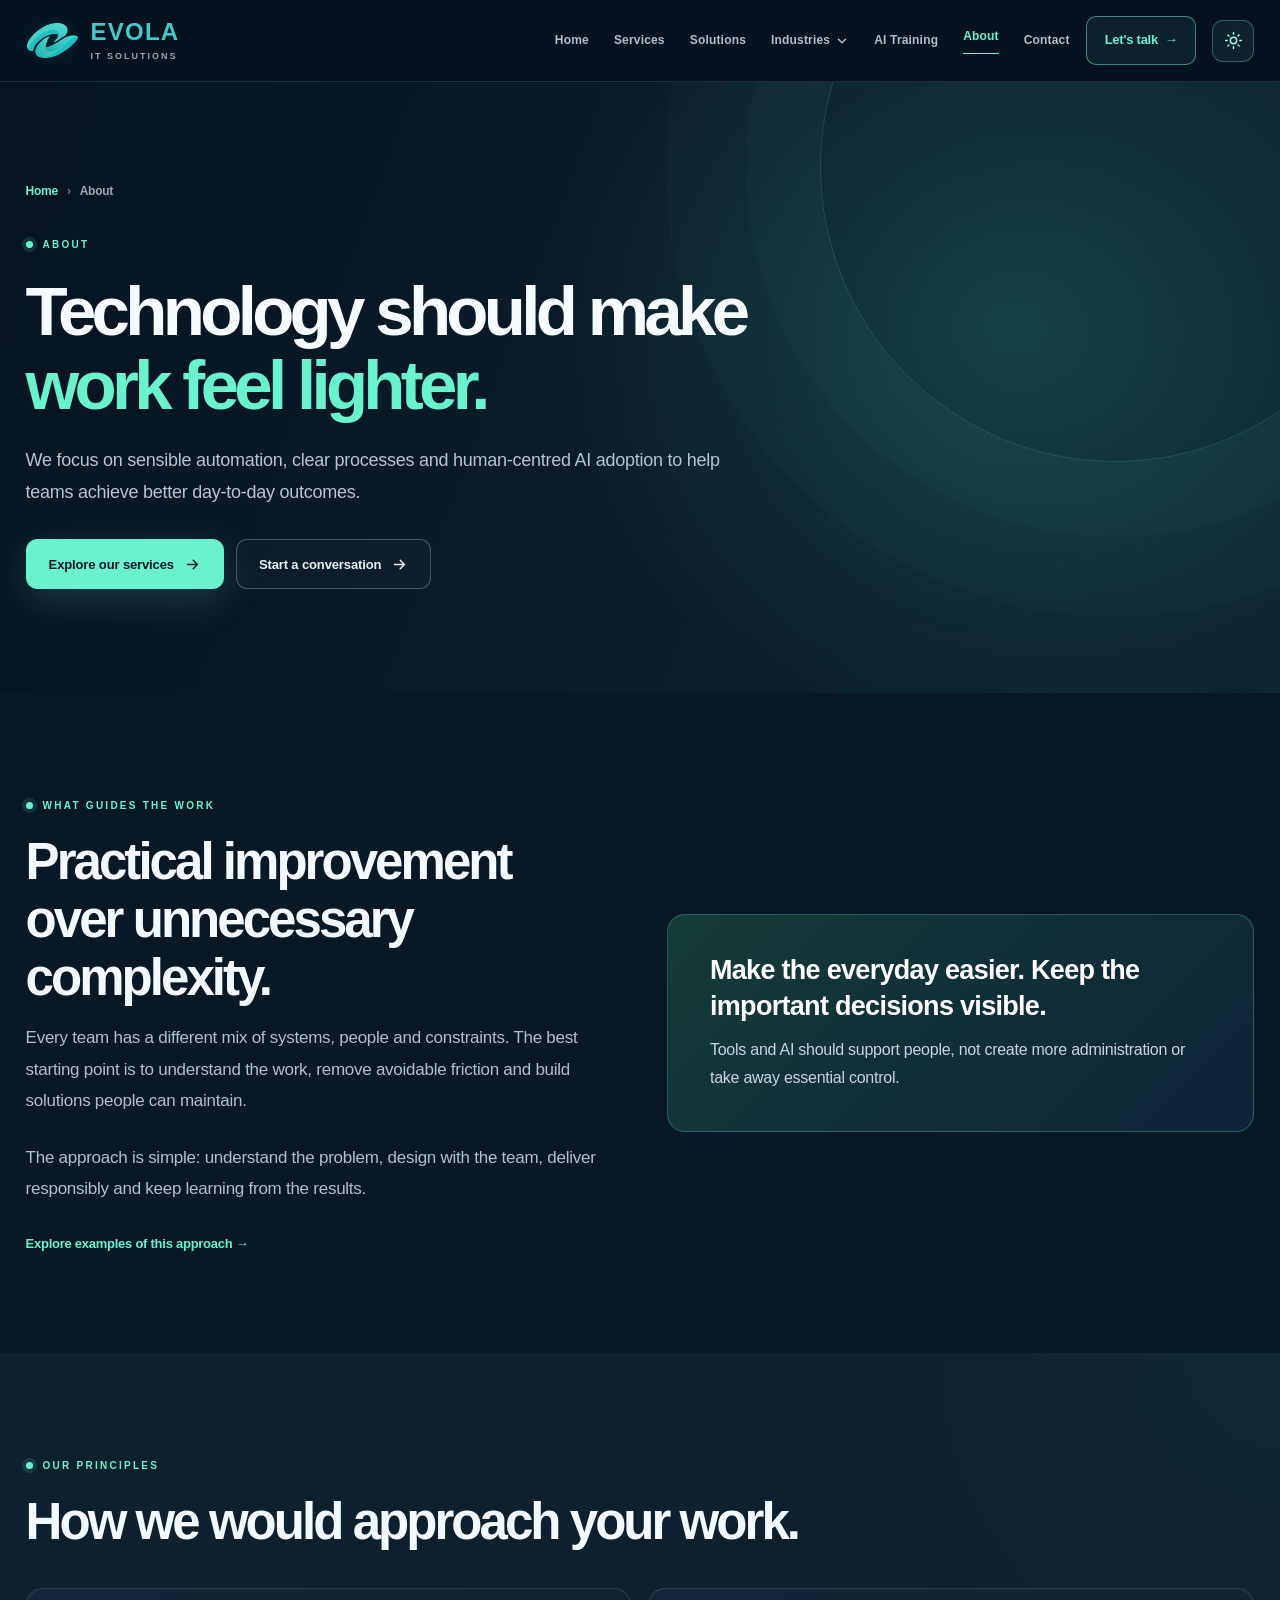
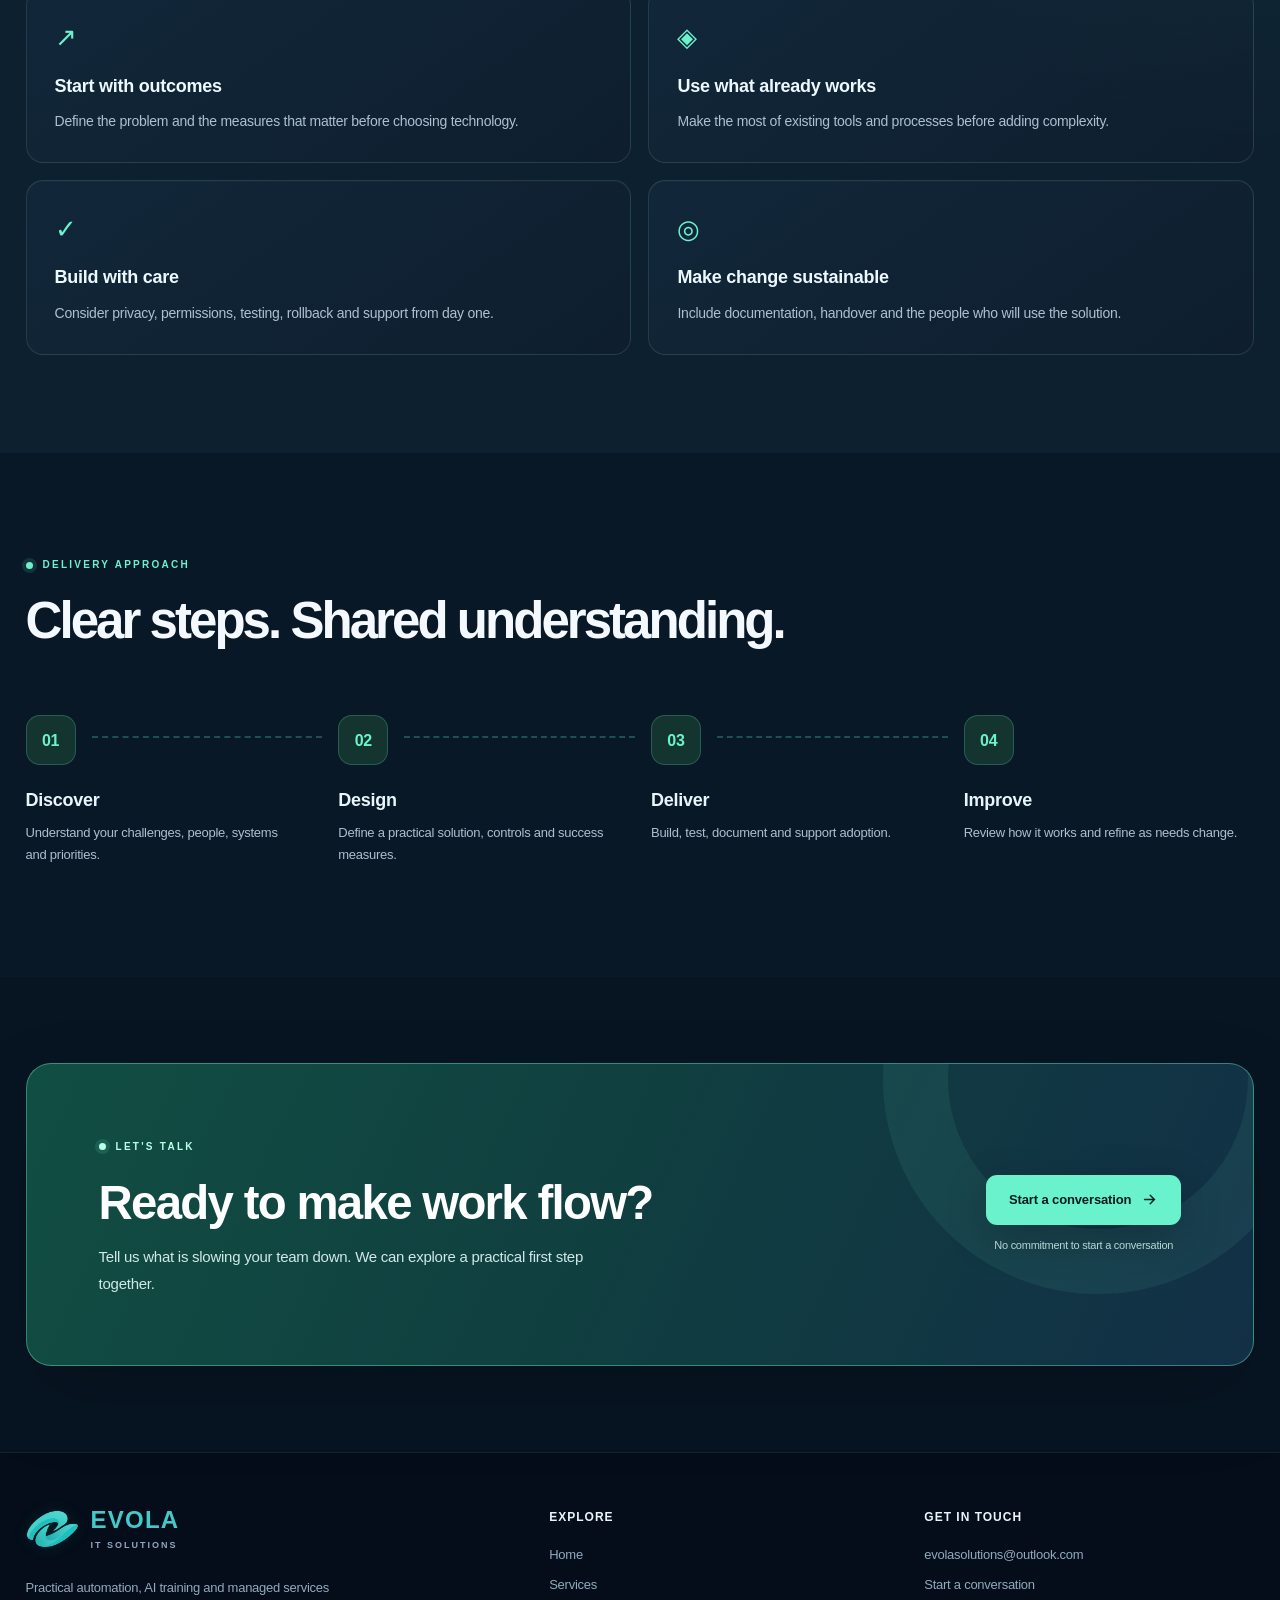
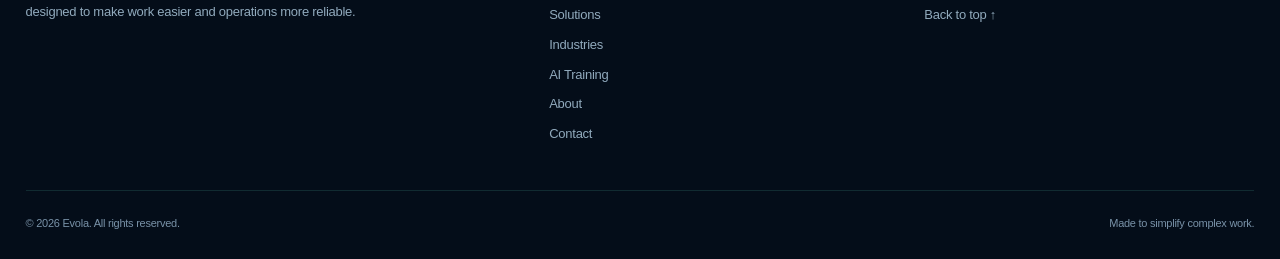
==== commit 0d947a96: "Add files via upload" ====
--- a/about.html
+++ b/about.html
@@ -67,6 +67,6 @@
       <span><span class="brand-name">Evola</span><span class="brand-label">IT Solutions</span></span></a><p class="footer-description">Practical automation, AI training and managed services designed to make work easier and operations more reliable.</p></div>
 <div><h3 class="footer-heading">Explore</h3><div class="footer-list"><a href="index.html">Home</a><a href="services.html">Services</a><a href="solutions.html">Solutions</a>
 <a href="use-cases.html">Industries</a><a href="ai-training.html">AI Training</a><a href="about.html">About</a><a href="contact.html">Contact</a></div></div>
-<div><h3 class="footer-heading">Get in touch</h3><div class="footer-list"><a href="mailto:hello@yourdomain.com">hello@yourdomain.com</a><a href="contact.html">Start a conversation</a><a href="#top">Back to top ↑</a></div></div></div>
+<div><h3 class="footer-heading">Get in touch</h3><div class="footer-list"><a href="mailto:evolasolutions@outlook.com">evolasolutions@outlook.com</a><a href="contact.html">Start a conversation</a><a href="#top">Back to top ↑</a></div></div></div>
 <div class="footer-bottom"><span>© <span class="js-year">2026</span> Evola. All rights reserved.</span><span>Made to simplify complex work.</span></div>
 </div></footer><script src="script.js?v=4" defer></script></body></html>
